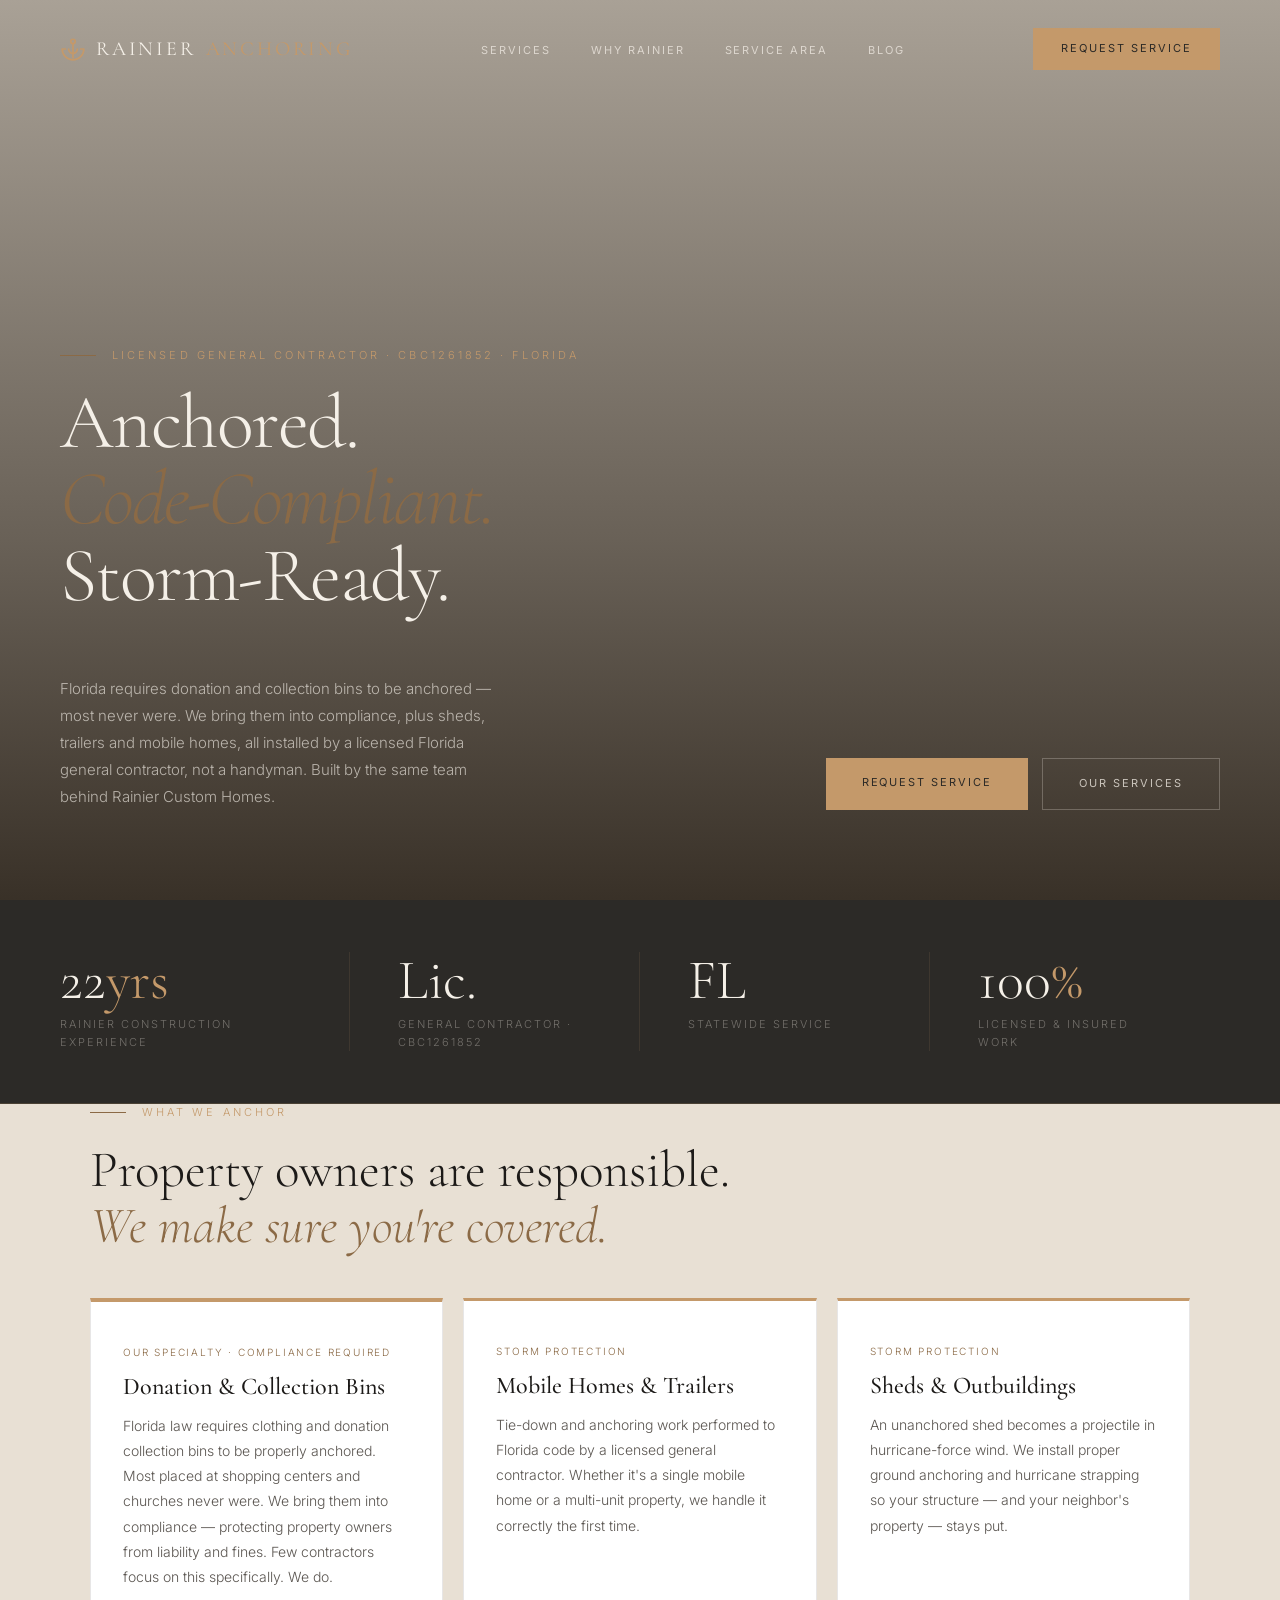
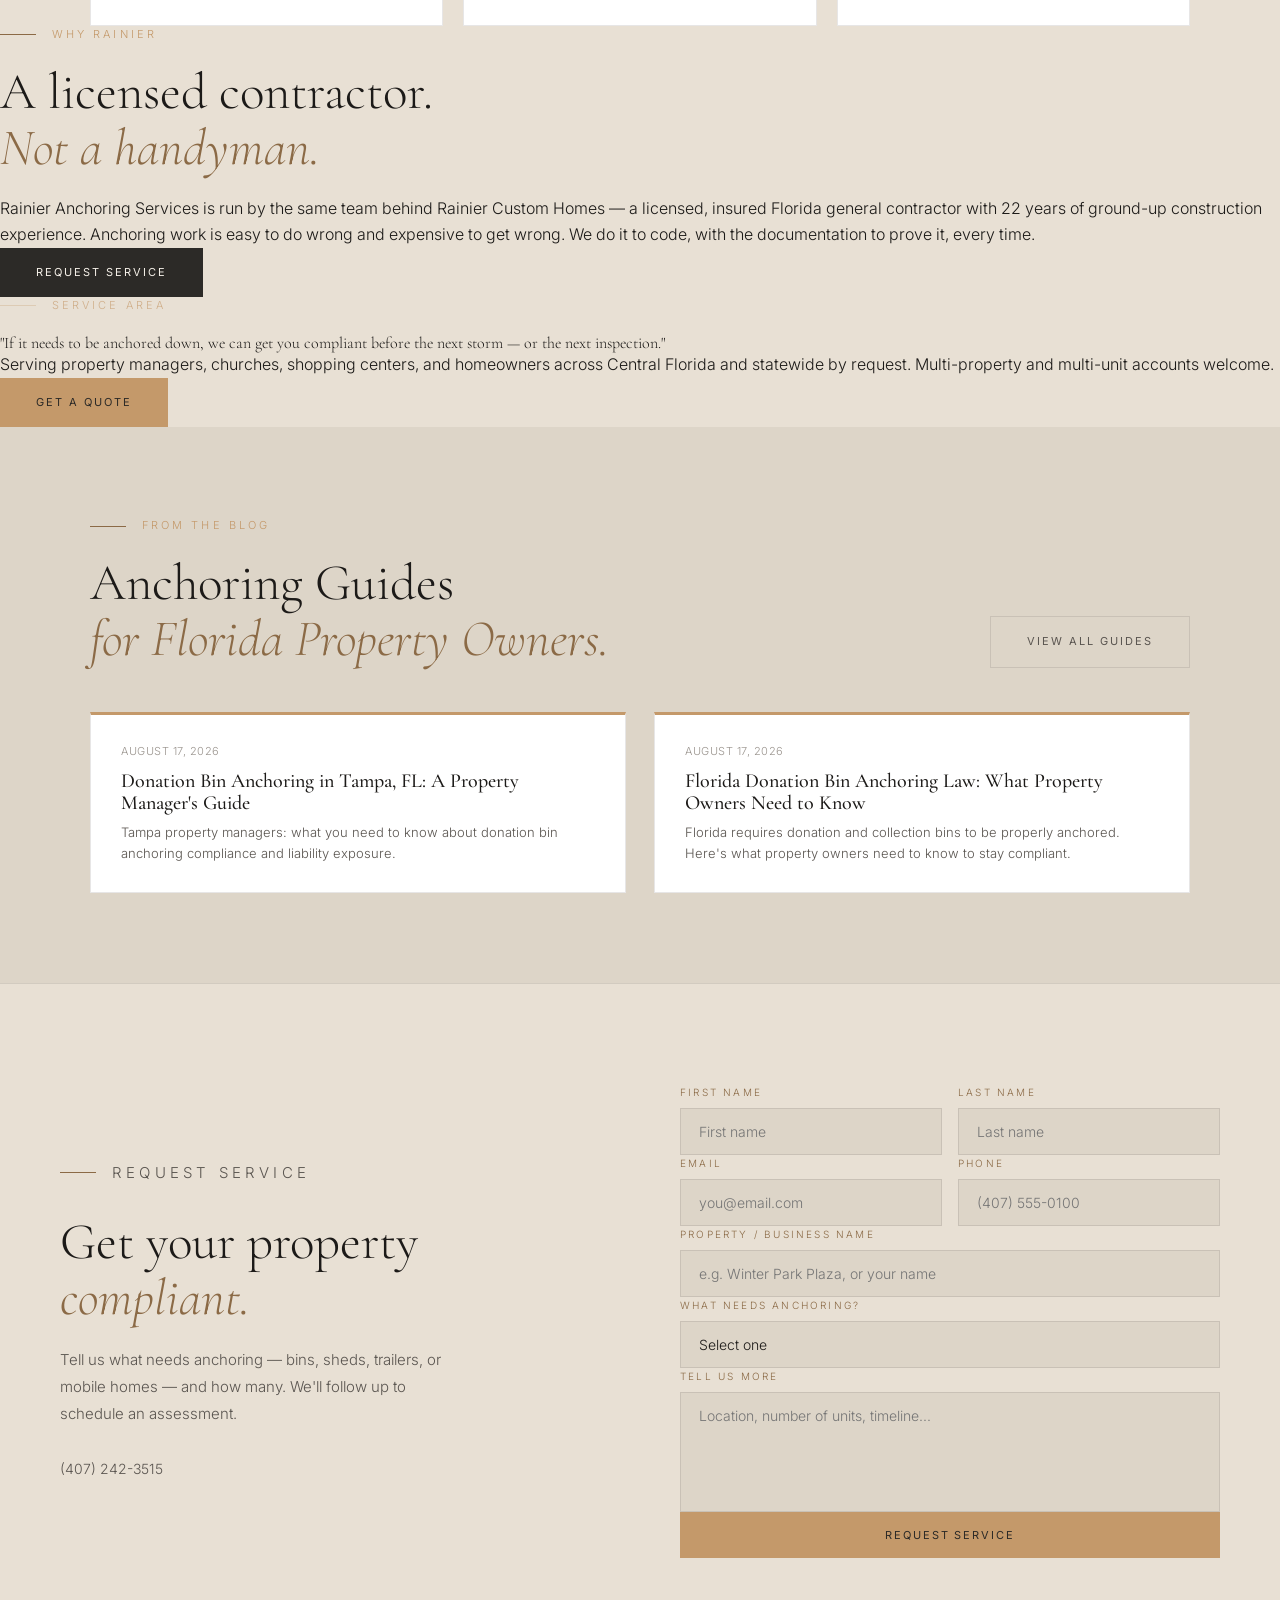
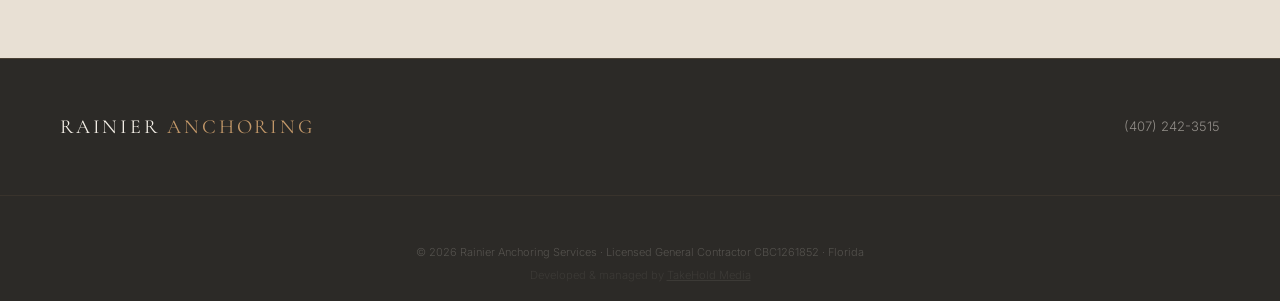
==== index.html @ 51597269 "Fix: link the blog from the homepage (nav + teaser section)" ====
<!DOCTYPE html>
<html lang="en">
<head>
  <meta charset="UTF-8" />
  <meta name="viewport" content="width=device-width, initial-scale=1.0" />
  <title>Rainier Anchoring Services | Licensed Bin, Shed & Storm Anchoring — Florida</title>
  <meta name="description" content="Rainier Anchoring Services — licensed general contractor providing code-required anchoring for donation bins, sheds, trailers and mobile homes across Florida. Storm-ready, compliant, insured." />
  <link rel="canonical" href="https://rainieranchoringservices.com/" />
  <meta name="google-site-verification" content="n7D_jN3vFxhg4aciuu2c-amTumF3V8j1Igk7M0H8n7c" />
  <script type="application/ld+json">
  {
    "@context": "https://schema.org",
    "@type": "GeneralContractor",
    "name": "Rainier Anchoring Services",
    "url": "https://rainieranchoringservices.com",
    "telephone": "+14072423515",
    "description": "Licensed general contractor providing code-required anchoring services for donation collection bins, sheds, trailers and mobile homes across Florida.",
    "address": { "@type": "PostalAddress", "addressLocality": "Orlando", "addressRegion": "FL", "addressCountry": "US" },
    "areaServed": "Florida",
    "hasCredential": "CBC1261852",
    "priceRange": "$$"
  }
  </script>
  <link rel="preconnect" href="https://fonts.googleapis.com" />
  <link rel="preconnect" href="https://fonts.gstatic.com" crossorigin />
  <link href="https://fonts.googleapis.com/css2?family=Cormorant+Garamond:ital,wght@0,300;0,400;0,600;1,300;1,400&family=Inter:wght@300;400;500&display=swap" rel="stylesheet" />
  <link rel="stylesheet" href="css/style.css" />
  <style>
    .logo-mark { display: flex; align-items: center; justify-content: center; }
    .logo-mark svg { width: 26px; height: 26px; }

    .hero-full {
      background-image:
        linear-gradient(to top, rgba(51,43,34,0.97) 0%, rgba(51,43,34,0.7) 40%, rgba(51,43,34,0.35) 100%),
        url('https://images.unsplash.com/photo-1587582423116-ec07293f0395?auto=format&fit=crop&w=1920&q=80');
    }
    .hero-bottom { position: relative; display: flex; align-items: flex-end; justify-content: space-between; gap: 40px; margin-top: 36px; }

    .services-grid-3 { display: grid; grid-template-columns: repeat(3, 1fr); gap: 20px; }
    .service-card2 { background: var(--bg-card, #fff); border: 1px solid var(--rule); border-top: 3px solid var(--gold); padding: 36px 32px; }
    .service-card2 h4 { font-family: 'Cormorant Garamond', serif; font-size: 24px; color: var(--ink); margin-bottom: 12px; font-weight: 500; }
    .service-card2 p { font-size: 14px; color: var(--ink-mid); line-height: 1.8; font-weight: 300; }
    .service-card2 .tag { display: inline-block; font-family: 'Inter', sans-serif; font-size: 10px; letter-spacing: 0.18em; text-transform: uppercase; color: var(--gold-dim); margin-bottom: 14px; }

    .who-photo-anchor { background-size: cover; background-position: top center; }

    .contact-strip { background: var(--bg); padding: 100px 60px; display: grid; grid-template-columns: 1fr 1fr; gap: 80px; align-items: center; border-top: 1px solid var(--rule); }
    .contact-left h2 { font-size: clamp(36px, 4vw, 52px); line-height: 1.1; color: var(--ink); margin-bottom: 20px; }
    .contact-left p { font-size: 15px; font-weight: 300; color: var(--ink-mid); line-height: 1.8; max-width: 400px; margin-bottom: 28px; }
    .contact-info a { display: block; font-size: 14px; font-weight: 300; color: var(--ink-mid); text-decoration: none; line-height: 2; transition: color 0.2s; }
    .contact-info a:hover { color: var(--gold); }
    .contact-row { display: grid; grid-template-columns: 1fr 1fr; gap: 16px; }

    .success-msg { display: none; text-align: center; padding: 52px 32px; background: var(--bg-2); border: 1px solid var(--rule); }
    .success-msg h3 { font-family: 'Cormorant Garamond', serif; font-size: 30px; color: var(--ink); margin-bottom: 12px; }
    .success-msg p { color: var(--ink-mid); font-size: 15px; font-weight: 300; }

    @media (max-width: 960px) {
      .hero-bottom { flex-direction: column; align-items: flex-start; gap: 28px; }
      .services-grid-3 { grid-template-columns: 1fr; }
      .contact-strip { grid-template-columns: 1fr; padding: 60px 24px; gap: 48px; }
      .contact-row { grid-template-columns: 1fr; }
    }
  </style>
</head>
<body>

<!-- NAV -->
<nav id="nav">
  <a href="/" class="nav-logo nav-logo--light" style="display:flex; align-items:center; gap:10px;">
    <span class="logo-mark">
      <svg viewBox="0 0 24 24" fill="none" stroke="currentColor" stroke-width="1.6" stroke-linecap="round" stroke-linejoin="round"><circle cx="12" cy="5" r="2"></circle><path d="M12 7v13"></path><path d="M5 12H2a10 10 0 0 0 20 0h-3"></path><path d="M8 12a4 4 0 0 0 8 0"></path></svg>
    </span>
    Rainier <span>Anchoring</span>
  </a>
  <ul class="nav-links nav-links--light">
    <li><a href="#services">Services</a></li>
    <li><a href="#why">Why Rainier</a></li>
    <li><a href="#area">Service Area</a></li>
    <li><a href="/blog/">Blog</a></li>
  </ul>
  <a href="#quote" class="nav-cta">Request Service</a>
</nav>

<!-- HERO -->
<section class="hero-full" id="top">
  <p class="hero-eyebrow" style="position:relative;">Licensed General Contractor · CBC1261852 · Florida</p>
  <h1 class="hero-headline" style="position:relative;">Anchored.<br /><em>Code-Compliant.</em><br />Storm-Ready.</h1>
  <div class="hero-bottom">
    <p class="hero-sub">Florida requires donation and collection bins to be anchored — most never were. We bring them into compliance, plus sheds, trailers and mobile homes, all installed by a licensed Florida general contractor, not a handyman. Built by the same team behind Rainier Custom Homes.</p>
    <div style="display:flex; gap:14px; flex-shrink:0;">
      <a href="#quote" class="btn-gold">Request Service</a>
      <a href="#services" class="btn-outline-lt">Our Services</a>
    </div>
  </div>
</section>

<!-- TRUST BAR -->
<div class="stats-bar">
  <div class="stat">
    <div class="stat-number">22<span>yrs</span></div>
    <div class="stat-label">Rainier Construction Experience</div>
  </div>
  <div class="stat">
    <div class="stat-number">Lic.</div>
    <div class="stat-label">General Contractor · CBC1261852</div>
  </div>
  <div class="stat">
    <div class="stat-number">FL</div>
    <div class="stat-label">Statewide Service</div>
  </div>
  <div class="stat">
    <div class="stat-number">100<span>%</span></div>
    <div class="stat-label">Licensed &amp; Insured Work</div>
  </div>
</div>

<!-- SERVICES -->
<section id="services">
  <div class="section-inner" style="max-width:1100px; margin:0 auto;">
    <div class="eyebrow" style="display:none;"></div>
    <p class="section-label">What We Anchor</p>
    <h2 class="section-headline">Property owners are responsible.<br /><em>We make sure you're covered.</em></h2>
    <div class="services-grid-3" style="margin-top:44px;">
      <div class="service-card2" style="border-top-width:4px;">
        <div class="tag">Our Specialty · Compliance Required</div>
        <h4>Donation &amp; Collection Bins</h4>
        <p>Florida law requires clothing and donation collection bins to be properly anchored. Most placed at shopping centers and churches never were. We bring them into compliance — protecting property owners from liability and fines. Few contractors focus on this specifically. We do.</p>
      </div>
      <div class="service-card2">
        <div class="tag">Storm Protection</div>
        <h4>Mobile Homes &amp; Trailers</h4>
        <p>Tie-down and anchoring work performed to Florida code by a licensed general contractor. Whether it's a single mobile home or a multi-unit property, we handle it correctly the first time.</p>
      </div>
      <div class="service-card2">
        <div class="tag">Storm Protection</div>
        <h4>Sheds &amp; Outbuildings</h4>
        <p>An unanchored shed becomes a projectile in hurricane-force wind. We install proper ground anchoring and hurricane strapping so your structure — and your neighbor's property — stays put.</p>
      </div>
    </div>
  </div>
</section>

<!-- WHY RAINIER -->
<div class="who" id="why">
  <div class="who-photo who-photo-anchor" style="background-image: linear-gradient(to right, rgba(232,224,212,0) 55%, rgba(232,224,212,1) 100%), url('images/austin.png');"></div>
  <div class="who-text">
    <p class="section-label">Why Rainier</p>
    <h2 class="section-headline">A licensed contractor.<br /><em>Not a handyman.</em></h2>
    <p class="who-body">Rainier Anchoring Services is run by the same team behind Rainier Custom Homes — a licensed, insured Florida general contractor with 22 years of ground-up construction experience. Anchoring work is easy to do wrong and expensive to get wrong. We do it to code, with the documentation to prove it, every time.</p>
    <a href="#quote" class="btn-dark" style="align-self:flex-start;">Request Service</a>
  </div>
</div>

<!-- SERVICE AREA -->
<section class="legacy-teaser" id="area">
  <div>
    <p class="section-label section-label--dark">Service Area</p>
    <blockquote class="legacy-quote">"If it needs to be anchored down, we can get you compliant before the next storm — or the next inspection."</blockquote>
    <p class="legacy-body">Serving property managers, churches, shopping centers, and homeowners across Central Florida and statewide by request. Multi-property and multi-unit accounts welcome.</p>
    <a href="#quote" class="btn-gold">Get a Quote</a>
  </div>
  <div class="legacy-photo" style="background-image: linear-gradient(to left, rgba(51,43,34,0) 55%, rgba(51,43,34,0.6) 100%), url('https://images.unsplash.com/photo-1591474200742-8e512e6f98f8?auto=format&fit=crop&w=900&q=80');"></div>
</section>

<!-- BLOG TEASER -->
<section style="background:var(--bg-2); padding:90px 60px;" id="blog-teaser">
  <div style="max-width:1100px; margin:0 auto;">
    <div style="display:flex; justify-content:space-between; align-items:flex-end; margin-bottom:44px; flex-wrap:wrap; gap:20px;">
      <div>
        <p class="section-label">From the Blog</p>
        <h2 class="section-headline" style="margin-bottom:0;">Anchoring Guides<br /><em>for Florida Property Owners.</em></h2>
      </div>
      <a href="/blog/" class="btn-outline-dk">View All Guides</a>
    </div>
    <div style="display:grid; grid-template-columns:repeat(2, 1fr); gap:28px;" id="homeBlogGrid">
      <!-- HOME_POSTS_START -->
      <a href="/blog/donation-bin-anchoring-tampa-fl.html" style="background:var(--bg-card,#fff); border:1px solid var(--rule); border-top:3px solid var(--gold); padding:28px 30px; text-decoration:none; display:block;">
        <div style="font-family:'Inter',sans-serif; font-size:11px; color:var(--ink-dim); text-transform:uppercase; letter-spacing:0.5px; margin-bottom:10px;">August 17, 2026</div>
        <h3 style="font-family:'Cormorant Garamond',serif; font-size:20px; color:var(--ink); font-weight:500; margin-bottom:8px;">Donation Bin Anchoring in Tampa, FL: A Property Manager's Guide</h3>
        <p style="font-family:'Inter',sans-serif; font-size:13px; color:var(--ink-mid); line-height:1.6; font-weight:300;">Tampa property managers: what you need to know about donation bin anchoring compliance and liability exposure.</p>
      </a>
      <a href="/blog/florida-donation-bin-anchoring-law.html" style="background:var(--bg-card,#fff); border:1px solid var(--rule); border-top:3px solid var(--gold); padding:28px 30px; text-decoration:none; display:block;">
        <div style="font-family:'Inter',sans-serif; font-size:11px; color:var(--ink-dim); text-transform:uppercase; letter-spacing:0.5px; margin-bottom:10px;">August 17, 2026</div>
        <h3 style="font-family:'Cormorant Garamond',serif; font-size:20px; color:var(--ink); font-weight:500; margin-bottom:8px;">Florida Donation Bin Anchoring Law: What Property Owners Need to Know</h3>
        <p style="font-family:'Inter',sans-serif; font-size:13px; color:var(--ink-mid); line-height:1.6; font-weight:300;">Florida requires donation and collection bins to be properly anchored. Here's what property owners need to know to stay compliant.</p>
      </a>
      <!-- HOME_POSTS_END -->
    </div>
  </div>
</section>

<!-- CONTACT / REQUEST SERVICE -->
<section class="contact-strip" id="quote">
  <div class="contact-left">
    <p class="section-label">Request Service</p>
    <h2>Get your property <em>compliant.</em></h2>
    <p>Tell us what needs anchoring — bins, sheds, trailers, or mobile homes — and how many. We'll follow up to schedule an assessment.</p>
    <div class="contact-info">
      <a href="tel:4072423515">(407) 242-3515</a>
    </div>
  </div>
  <div>
    <form id="quoteForm" class="contact-right">
      <div class="contact-row">
        <div class="contact-field">
          <label>First Name</label>
          <input type="text" name="fname" placeholder="First name" required />
        </div>
        <div class="contact-field">
          <label>Last Name</label>
          <input type="text" name="lname" placeholder="Last name" required />
        </div>
      </div>
      <div class="contact-row">
        <div class="contact-field">
          <label>Email</label>
          <input type="email" name="email" placeholder="you@email.com" required />
        </div>
        <div class="contact-field">
          <label>Phone</label>
          <input type="tel" name="phone" placeholder="(407) 555-0100" required />
        </div>
      </div>
      <div class="contact-field">
        <label>Property / Business Name</label>
        <input type="text" name="property_name" placeholder="e.g. Winter Park Plaza, or your name" />
      </div>
      <div class="contact-field">
        <label>What needs anchoring?</label>
        <select name="structure_type">
          <option value="">Select one</option>
          <option>Donation / Collection Bin(s)</option>
          <option>Shed</option>
          <option>Mobile Home</option>
          <option>Trailer</option>
          <option>Multiple / Not Sure</option>
        </select>
      </div>
      <div class="contact-field">
        <label>Tell us more</label>
        <textarea name="notes" placeholder="Location, number of units, timeline..."></textarea>
      </div>
      <button type="submit" class="btn-gold" style="text-align:center; border:none; cursor:pointer; width:100%;" id="submitBtn">Request Service</button>
    </form>
    <div class="success-msg" id="successMsg">
      <h3>Thank You</h3>
      <p>Your request has been received. Our team will be in touch to schedule an assessment.</p>
    </div>
  </div>
</section>

<!-- FOOTER -->
<footer>
  <div class="footer-brand">Rainier <span>Anchoring</span></div>
  <div class="footer-contact">
    <a href="tel:4072423515">(407) 242-3515</a>
  </div>
</footer>
<div style="background:var(--dark); padding:16px 60px; border-top:1px solid rgba(196,153,106,0.08);">
  <p class="footer-copy">© 2026 Rainier Anchoring Services · Licensed General Contractor CBC1261852 · Florida</p>
  <p class="footer-copy" style="margin-top:6px; opacity:0.4; font-size:0.7rem;">Developed &amp; managed by <a href="https://takeholdmedia.com" target="_blank" style="color:inherit;">TakeHold Media</a></p>
</div>

<script>
  const nav = document.getElementById('nav');
  window.addEventListener('scroll', () => {
    nav.classList.toggle('scrolled', window.scrollY > 60);
  });

  document.getElementById('quoteForm').addEventListener('submit', function(e) {
    e.preventDefault();
    const btn = document.getElementById('submitBtn');
    btn.textContent = 'Sending...';
    btn.disabled = true;

    fetch('https://formspree.io/f/myegnlqr', {
      method: 'POST',
      headers: { 'Content-Type': 'application/json', 'Accept': 'application/json' },
      body: JSON.stringify({
        name: this.fname.value + ' ' + this.lname.value,
        email: this.email.value,
        phone: this.phone.value,
        property_name: this.property_name.value,
        structure_type: this.structure_type.value,
        message: this.notes.value,
        source: 'RainierAnchoringServices.com'
      })
    }).then(() => showSuccess()).catch(() => showSuccess());

    function showSuccess() {
      document.getElementById('quoteForm').style.display = 'none';
      document.getElementById('successMsg').style.display = 'block';
    }
  });
</script>

</body>
</html>
---- css/style.css ----
/* ============================================================
   BUILT BY RAINIER — Shared Stylesheet
   ============================================================ */

*, *::before, *::after { box-sizing: border-box; margin: 0; padding: 0; }

:root {
  --ink:        #1C1A18;
  --ink-mid:    #5A5550;
  --ink-dim:    #9A948E;
  --ink-lt:     #F5F0E8;
  --bg:         #E8E0D4;
  --bg-2:       #DDD5C8;
  --bg-3:       #CFC6B8;
  --dark:       #2C2A27;
  --dark-2:     #34322E;
  --gold:       #C4996A;
  --gold-dim:   #8B6A46;
  --gold-lt:    #DDB98A;
  --rule:       rgba(28,26,24,0.1);
  --rule-gold:  rgba(196,153,106,0.2);
}

html { scroll-behavior: smooth; }

body {
  background: var(--bg);
  color: var(--ink);
  font-family: 'Inter', sans-serif;
  font-weight: 300;
  font-size: 16px;
  line-height: 1.6;
  -webkit-font-smoothing: antialiased;
}

/* ── TYPOGRAPHY ── */
h1, h2, h3, h4, blockquote {
  font-family: 'Cormorant Garamond', serif;
  font-weight: 300;
  line-height: 1.1;
}

em { font-style: italic; color: var(--gold-dim); }

/* ── BUTTONS ── */
.btn-gold {
  display: inline-block;
  font-family: 'Inter', sans-serif;
  font-size: 11px;
  font-weight: 400;
  letter-spacing: 0.18em;
  text-transform: uppercase;
  color: var(--dark);
  background: var(--gold);
  padding: 16px 36px;
  text-decoration: none;
  transition: background 0.2s;
}
.btn-gold:hover { background: var(--gold-lt); }

.btn-dark {
  display: inline-block;
  font-family: 'Inter', sans-serif;
  font-size: 11px;
  font-weight: 400;
  letter-spacing: 0.18em;
  text-transform: uppercase;
  color: var(--ink-lt);
  background: var(--dark);
  padding: 16px 36px;
  text-decoration: none;
  transition: background 0.2s;
}
.btn-dark:hover { background: var(--dark-2); }

.btn-outline-lt {
  display: inline-block;
  font-family: 'Inter', sans-serif;
  font-size: 11px;
  font-weight: 400;
  letter-spacing: 0.18em;
  text-transform: uppercase;
  color: rgba(245,240,232,0.75);
  border: 1px solid rgba(245,240,232,0.25);
  padding: 16px 36px;
  text-decoration: none;
  transition: all 0.2s;
}
.btn-outline-lt:hover { color: var(--ink-lt); border-color: rgba(245,240,232,0.6); }

.btn-outline-dk {
  display: inline-block;
  font-family: 'Inter', sans-serif;
  font-size: 11px;
  font-weight: 400;
  letter-spacing: 0.18em;
  text-transform: uppercase;
  color: var(--ink-mid);
  border: 1px solid var(--rule);
  padding: 16px 36px;
  text-decoration: none;
  transition: all 0.2s;
}
.btn-outline-dk:hover { color: var(--ink); border-color: rgba(28,26,24,0.4); }

/* ── NAV ── */
nav {
  position: fixed;
  top: 0; left: 0; right: 0;
  z-index: 100;
  display: flex;
  align-items: center;
  justify-content: space-between;
  padding: 28px 60px;
  background: transparent;
  transition: background 0.4s, border-color 0.4s;
}

nav.scrolled {
  background: rgba(232,224,212,0.97);
  border-bottom: 1px solid var(--rule);
  backdrop-filter: blur(10px);
}

nav.solid {
  background: rgba(232,224,212,0.97);
  border-bottom: 1px solid var(--rule);
}

.nav-logo {
  font-family: 'Cormorant Garamond', serif;
  font-size: 20px;
  font-weight: 400;
  letter-spacing: 0.14em;
  text-transform: uppercase;
  text-decoration: none;
  transition: color 0.4s;
}

.nav-logo--light { color: var(--ink-lt); }
.nav-logo--dark  { color: var(--ink); }
.nav-logo span   { color: var(--gold); }

nav.scrolled .nav-logo,
nav.solid .nav-logo { color: var(--ink); }

.nav-links {
  display: flex;
  gap: 40px;
  list-style: none;
}

.nav-links a {
  font-size: 11px;
  font-weight: 400;
  letter-spacing: 0.18em;
  text-transform: uppercase;
  text-decoration: none;
  transition: color 0.2s;
}

.nav-links--light a { color: rgba(245,240,232,0.7); }
.nav-links--dark a  { color: var(--ink-mid); }

nav.scrolled .nav-links a,
nav.solid .nav-links a { color: var(--ink-mid); }

.nav-links a:hover,
nav.scrolled .nav-links a:hover,
nav.solid .nav-links a:hover { color: var(--gold); }

.nav-links a.active { color: var(--gold); }

.nav-cta {
  font-family: 'Inter', sans-serif;
  font-size: 11px;
  font-weight: 400;
  letter-spacing: 0.18em;
  text-transform: uppercase;
  color: var(--dark);
  background: var(--gold);
  padding: 12px 28px;
  text-decoration: none;
  transition: background 0.2s;
}
.nav-cta:hover { background: var(--gold-lt); }

/* ── HERO — FULL VIEWPORT ── */
.hero-full {
  position: relative;
  min-height: 100vh;
  display: flex;
  flex-direction: column;
  justify-content: flex-end;
  padding: 0 60px 90px;
  overflow: hidden;
  background-size: cover;
  background-position: center;
}

/* ── HERO — PAGE (shorter, for inner pages) ── */
.hero-page {
  position: relative;
  padding: 180px 60px 80px;
  background-size: cover;
  background-position: center;
  overflow: hidden;
}

.hero-page-overlay {
  position: absolute;
  inset: 0;
  background: linear-gradient(135deg, rgba(51,43,34,0.85) 0%, rgba(51,43,34,0.5) 100%);
}

.hero-page-content { position: relative; }

.hero-eyebrow {
  font-family: 'Inter', sans-serif;
  font-size: 11px;
  letter-spacing: 0.28em;
  text-transform: uppercase;
  color: var(--gold);
  margin-bottom: 20px;
  display: flex;
  align-items: center;
  gap: 16px;
}

.hero-eyebrow::before {
  content: '';
  display: block;
  width: 36px;
  height: 1px;
  background: var(--gold-dim);
}

.hero-headline {
  font-size: clamp(48px, 6vw, 80px);
  font-weight: 300;
  line-height: 1.0;
  color: var(--ink-lt);
  max-width: 700px;
  margin-bottom: 24px;
  letter-spacing: -0.02em;
}

.hero-sub {
  font-size: 15px;
  font-weight: 300;
  color: rgba(245,240,232,0.65);
  max-width: 440px;
  line-height: 1.8;
}

/* ── SECTION LABELS ── */
.section-label {
  font-family: 'Inter', sans-serif;
  font-size: 11px;
  letter-spacing: 0.28em;
  text-transform: uppercase;
  color: var(--gold);
  margin-bottom: 20px;
  display: flex;
  align-items: center;
  gap: 16px;
}

.section-label::before {
  content: '';
  display: block;
  width: 36px;
  height: 1px;
  background: var(--gold-dim);
}

.section-label--dark { color: rgba(196,153,106,0.7); }
.section-label--dark::before { background: rgba(196,153,106,0.3); }

.section-headline {
  font-size: clamp(36px, 4vw, 56px);
  font-weight: 300;
  line-height: 1.1;
  color: var(--ink);
  margin-bottom: 20px;
}

.section-headline--lt { color: var(--ink-lt); }

/* ── STATS BAR ── */
.stats-bar {
  background: var(--dark);
  padding: 52px 60px;
  display: grid;
  grid-template-columns: repeat(4, 1fr);
  border-bottom: 1px solid var(--rule-gold);
}

.stat {
  padding: 0 48px;
  border-right: 1px solid rgba(196,153,106,0.12);
}
.stat:first-child { padding-left: 0; }
.stat:last-child  { border-right: none; }

.stat-number {
  font-family: 'Cormorant Garamond', serif;
  font-size: 56px;
  font-weight: 300;
  color: var(--ink-lt);
  line-height: 1;
  margin-bottom: 8px;
}

.stat-number span { color: var(--gold); }

.stat-label {
  font-family: 'Inter', sans-serif;
  font-size: 11px;
  font-weight: 300;
  letter-spacing: 0.18em;
  text-transform: uppercase;
  color: rgba(245,240,232,0.35);
}

/* ── PROJECT CARDS ── */
.projects-grid {
  display: grid;
  grid-template-columns: repeat(3, 1fr);
  gap: 2px;
}

.project-card {
  background: var(--bg);
  overflow: hidden;
  transition: transform 0.3s, box-shadow 0.3s;
}
.project-card:hover {
  transform: translateY(-4px);
  box-shadow: 0 20px 60px rgba(51,43,34,0.15);
}

.project-img {
  height: 240px;
  background-size: cover;
  background-position: center;
  position: relative;
}

.project-img-overlay {
  position: absolute;
  inset: 0;
  background: linear-gradient(to top, rgba(51,43,34,0.6) 0%, transparent 55%);
}

.project-img-status {
  position: absolute;
  top: 20px;
  left: 20px;
  font-family: 'Inter', sans-serif;
  font-size: 10px;
  letter-spacing: 0.2em;
  text-transform: uppercase;
  color: var(--gold-lt);
  background: rgba(51,43,34,0.75);
  padding: 6px 14px;
  backdrop-filter: blur(4px);
}

.project-body { padding: 32px 36px 36px; }

.project-location {
  font-size: 28px;
  font-weight: 400;
  color: var(--ink);
  margin-bottom: 6px;
  line-height: 1.1;
}

.project-detail {
  font-family: 'Inter', sans-serif;
  font-size: 13px;
  font-weight: 300;
  color: var(--ink-dim);
  margin-bottom: 24px;
}

.project-price {
  display: flex;
  align-items: baseline;
  gap: 10px;
  padding-top: 20px;
  border-top: 1px solid var(--rule);
}

.project-price-num {
  font-size: 34px;
  font-weight: 300;
  color: var(--ink);
}

.project-price-label {
  font-family: 'Inter', sans-serif;
  font-size: 10px;
  letter-spacing: 0.18em;
  text-transform: uppercase;
  color: var(--ink-dim);
}

/* ── PILLARS ── */
.pillars {
  background: var(--dark);
  padding: 100px 60px;
  display: grid;
  grid-template-columns: repeat(3, 1fr);
}

.pillar {
  padding: 0 56px;
  border-right: 1px solid rgba(196,153,106,0.1);
}
.pillar:first-child { padding-left: 0; }
.pillar:last-child  { border-right: none; padding-right: 0; }

.pillar-num {
  font-family: 'Cormorant Garamond', serif;
  font-size: 48px;
  font-weight: 300;
  color: rgba(196,153,106,0.2);
  line-height: 1;
  margin-bottom: 20px;
}

.pillar h4 {
  font-family: 'Cormorant Garamond', serif;
  font-size: 24px;
  font-weight: 400;
  color: var(--ink-lt);
  margin-bottom: 14px;
}

.pillar p {
  font-family: 'Inter', sans-serif;
  font-size: 14px;
  font-weight: 300;
  color: rgba(245,240,232,0.5);
  line-height: 1.8;
}

/* ── INVESTOR QUIET ── */
.investor-quiet {
  background: var(--bg-3);
  padding: 40px 60px;
  display: flex;
  align-items: center;
  justify-content: space-between;
  gap: 48px;
}

.investor-quiet p {
  font-family: 'Inter', sans-serif;
  font-size: 14px;
  font-weight: 300;
  color: var(--ink-mid);
  max-width: 580px;
  line-height: 1.75;
}

.investor-quiet strong { color: var(--ink); font-weight: 400; }

/* ── FOOTER ── */
footer {
  background: var(--dark);
  padding: 52px 60px;
  display: flex;
  justify-content: space-between;
  align-items: center;
  border-top: 1px solid var(--rule-gold);
}

.footer-brand {
  font-family: 'Cormorant Garamond', serif;
  font-size: 20px;
  font-weight: 400;
  letter-spacing: 0.14em;
  text-transform: uppercase;
  color: var(--ink-lt);
}
.footer-brand span { color: var(--gold); }

.footer-nav {
  display: flex;
  gap: 32px;
  list-style: none;
}

.footer-nav a {
  font-family: 'Inter', sans-serif;
  font-size: 11px;
  font-weight: 300;
  letter-spacing: 0.14em;
  text-transform: uppercase;
  color: rgba(245,240,232,0.35);
  text-decoration: none;
  transition: color 0.2s;
}
.footer-nav a:hover { color: var(--gold); }

.footer-contact {
  display: flex;
  flex-direction: column;
  align-items: flex-end;
  gap: 6px;
}

.footer-contact a {
  font-family: 'Inter', sans-serif;
  font-size: 13px;
  font-weight: 300;
  color: rgba(245,240,232,0.5);
  text-decoration: none;
  transition: color 0.2s;
}
.footer-contact a:hover { color: var(--gold); }

.footer-copy {
  font-family: 'Inter', sans-serif;
  font-size: 11px;
  font-weight: 300;
  color: rgba(245,240,232,0.2);
  margin-top: 32px;
  text-align: center;
  padding-bottom: 0;
}

/* ── CONTACT FORM ── */
.contact-field {
  display: flex;
  flex-direction: column;
  gap: 8px;
}

.contact-field label {
  font-family: 'Inter', sans-serif;
  font-size: 10px;
  letter-spacing: 0.22em;
  text-transform: uppercase;
  color: var(--gold-dim);
}

.contact-field input,
.contact-field textarea,
.contact-field select {
  background: var(--bg-2);
  border: 1px solid var(--rule);
  padding: 14px 18px;
  font-family: 'Inter', sans-serif;
  font-size: 14px;
  font-weight: 300;
  color: var(--ink);
  outline: none;
  transition: border-color 0.2s;
  appearance: none;
  width: 100%;
}

.contact-field input:focus,
.contact-field textarea:focus,
.contact-field select:focus { border-color: var(--gold-dim); }

.contact-field textarea { height: 120px; resize: none; }

/* ── RESPONSIVE ── */
@media (max-width: 960px) {
  nav { padding: 20px 24px; }
  nav .nav-links { display: none; }
  nav .nav-cta { display: none; }

  .hero-full  { padding: 0 24px 60px; }
  .hero-page  { padding: 140px 24px 60px; }

  .stats-bar {
    grid-template-columns: repeat(2, 1fr);
    padding: 48px 24px;
    gap: 40px;
  }
  .stat { padding: 0; border-right: none; }

  .pillars {
    grid-template-columns: 1fr;
    padding: 60px 24px;
    gap: 40px;
  }
  .pillar {
    padding: 0 0 40px 0;
    border-right: none;
    border-bottom: 1px solid rgba(196,153,106,0.1);
  }
  .pillar:last-child { border-bottom: none; padding-bottom: 0; }

  .projects-grid { grid-template-columns: 1fr; }

  .investor-quiet { flex-direction: column; padding: 40px 24px; }

  footer {
    flex-direction: column;
    gap: 32px;
    text-align: center;
    padding: 40px 24px;
  }
  .footer-contact { align-items: center; }
  .footer-nav { flex-wrap: wrap; justify-content: center; }
}
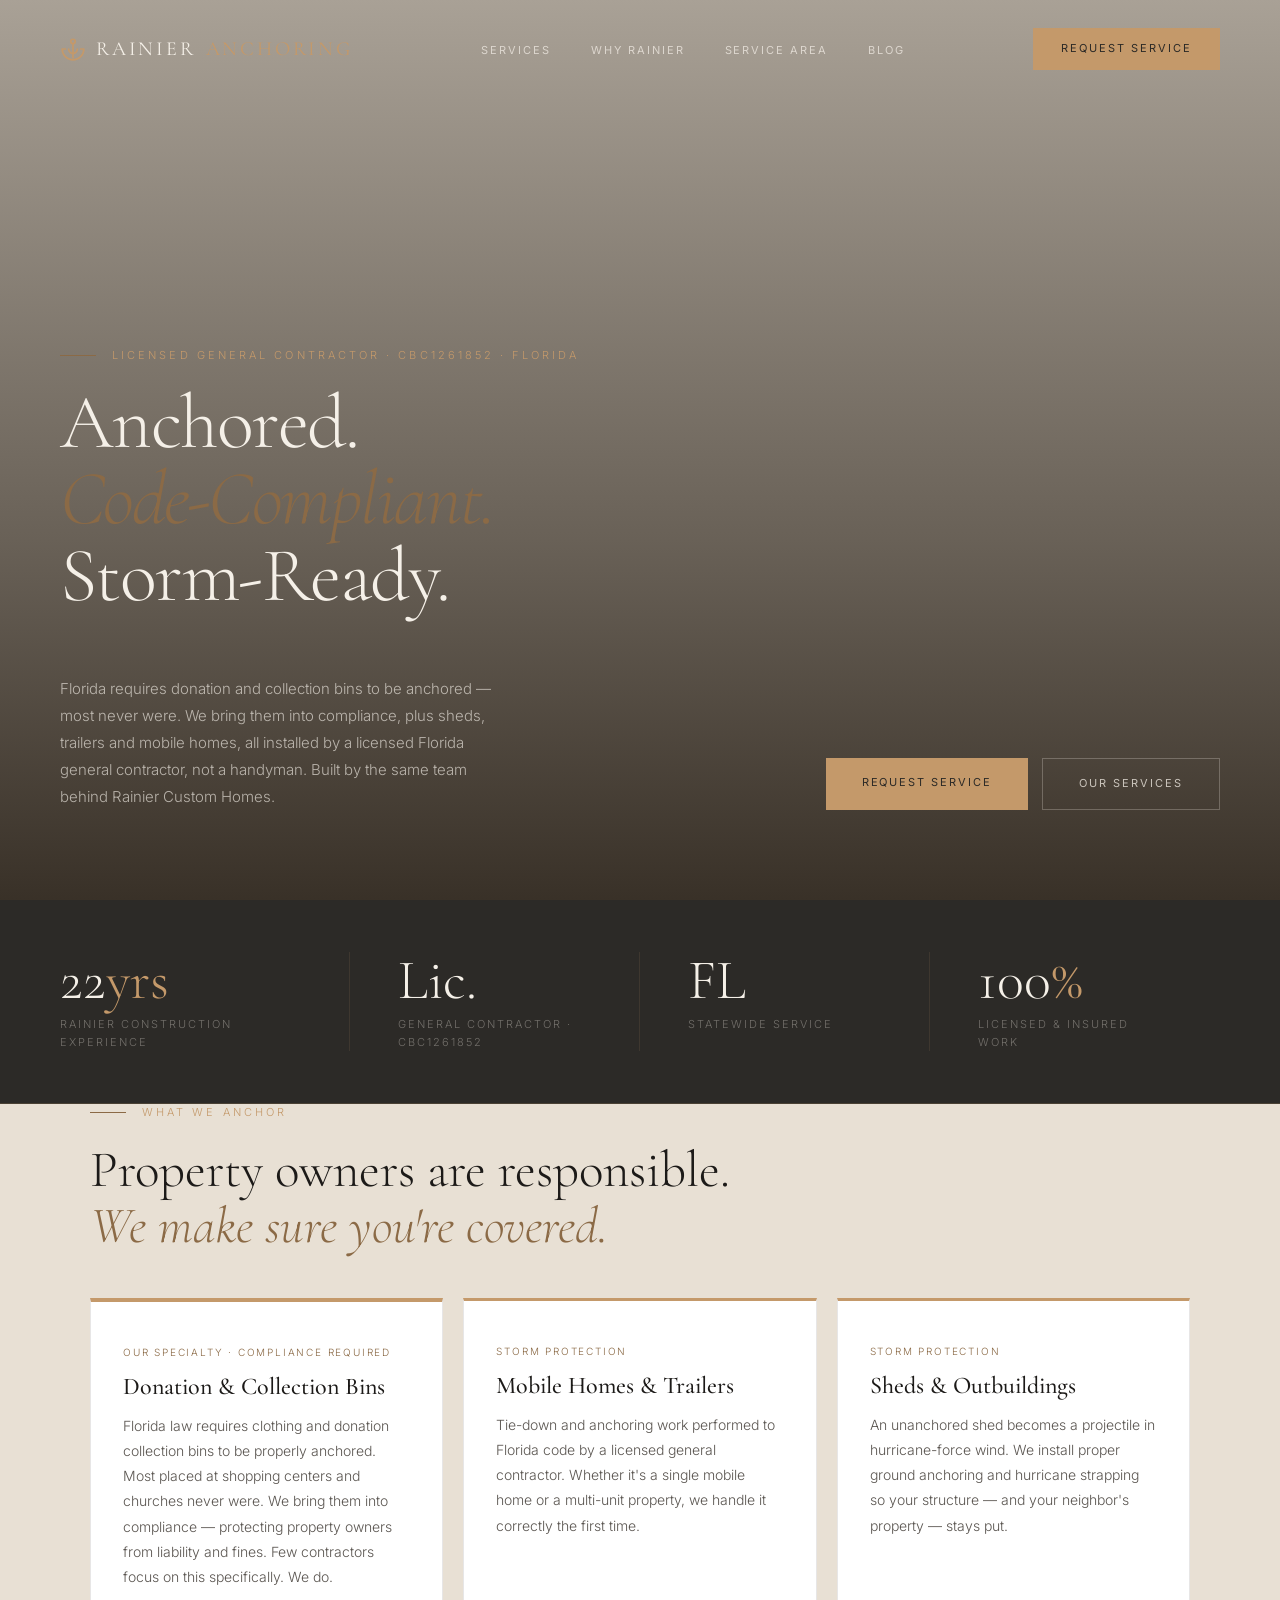
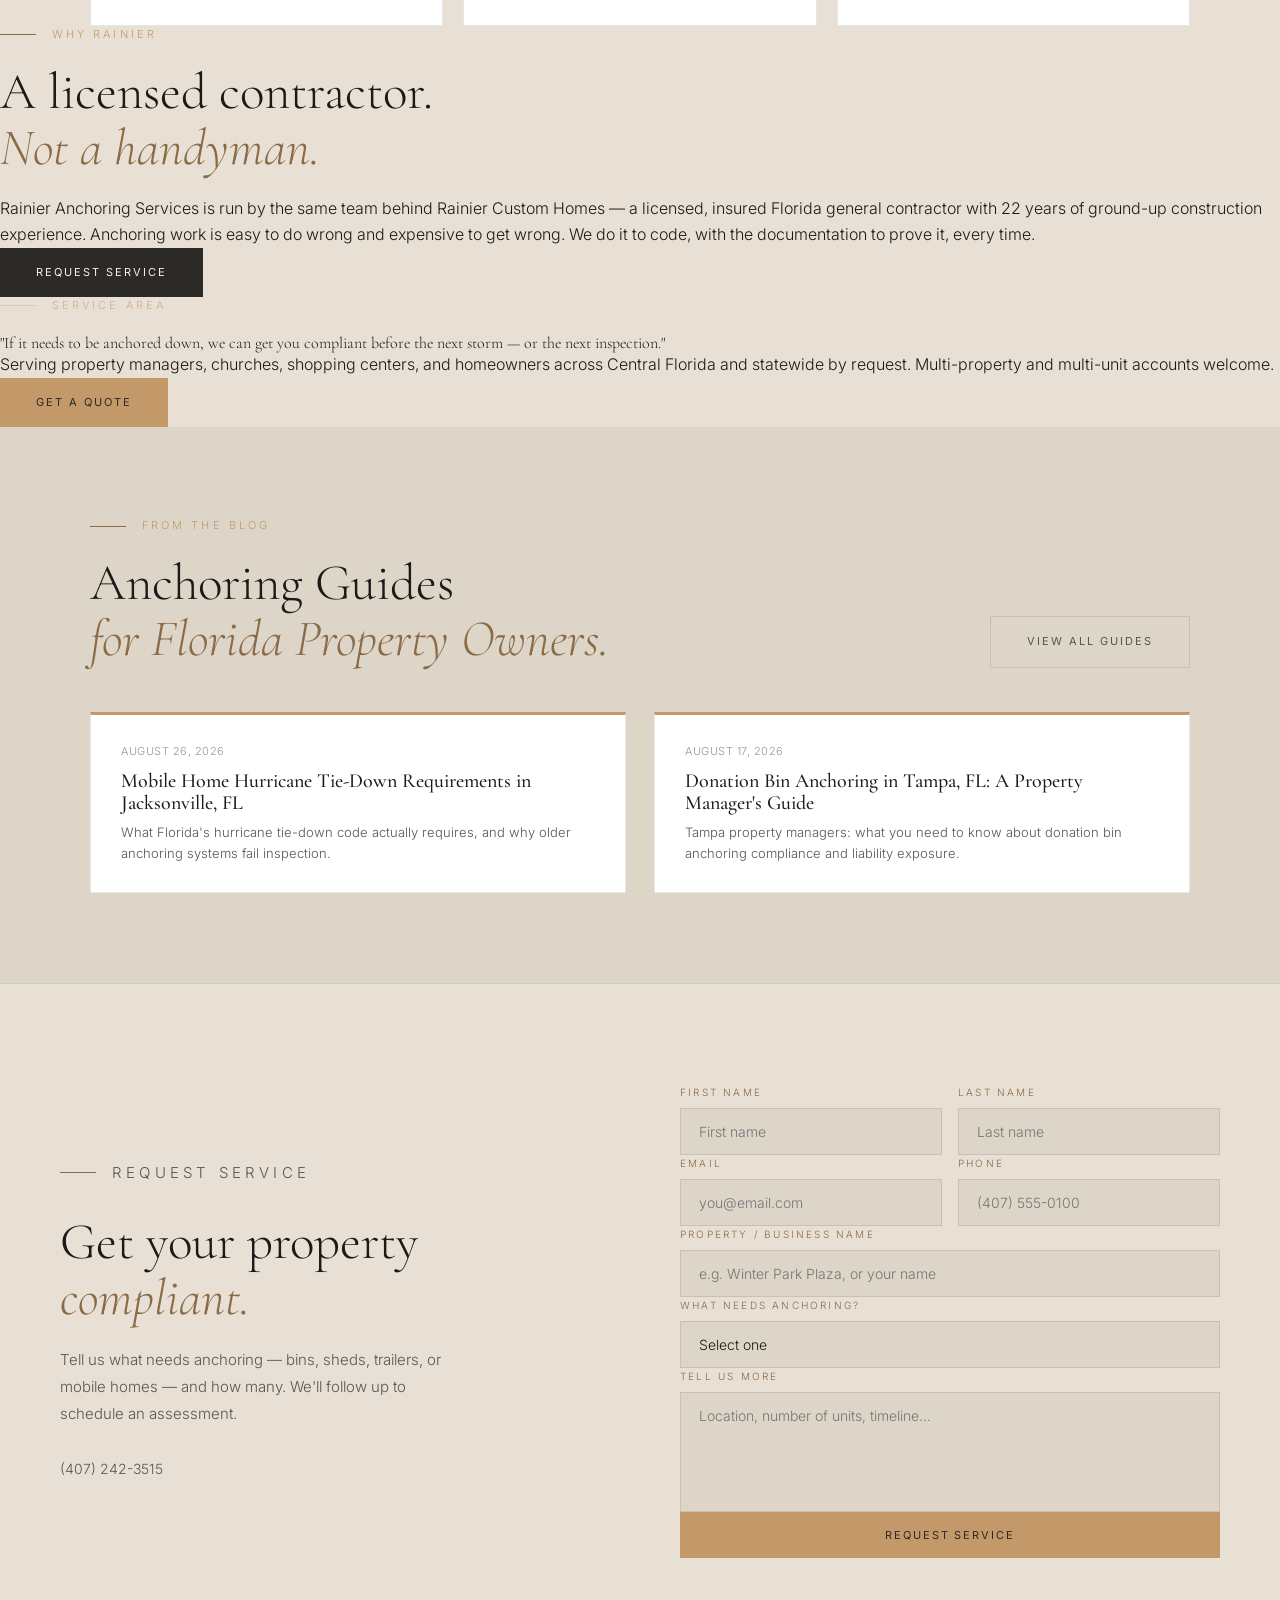
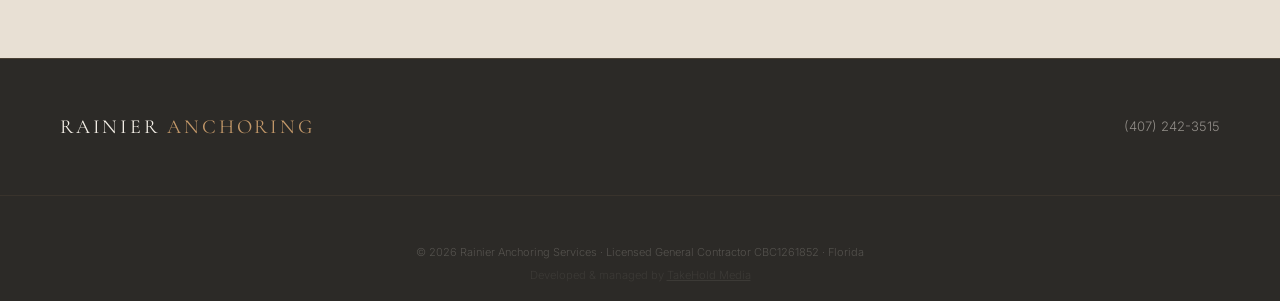
==== commit 936c77ee: "Publish: Mobile Home Hurricane Tie-Down Requirements in Jacksonville, FL" ====
--- a/index.html
+++ b/index.html
@@ -175,15 +175,15 @@
     </div>
     <div style="display:grid; grid-template-columns:repeat(2, 1fr); gap:28px;" id="homeBlogGrid">
       <!-- HOME_POSTS_START -->
+      <a href="/blog/mobile-home-hurricane-tie-down-jacksonville.html" style="background:var(--bg-card,#fff); border:1px solid var(--rule); border-top:3px solid var(--gold); padding:28px 30px; text-decoration:none; display:block;">
+        <div style="font-family:'Inter',sans-serif; font-size:11px; color:var(--ink-dim); text-transform:uppercase; letter-spacing:0.5px; margin-bottom:10px;">August 26, 2026</div>
+        <h3 style="font-family:'Cormorant Garamond',serif; font-size:20px; color:var(--ink); font-weight:500; margin-bottom:8px;">Mobile Home Hurricane Tie-Down Requirements in Jacksonville, FL</h3>
+        <p style="font-family:'Inter',sans-serif; font-size:13px; color:var(--ink-mid); line-height:1.6; font-weight:300;">What Florida's hurricane tie-down code actually requires, and why older anchoring systems fail inspection.</p>
+      </a>
       <a href="/blog/donation-bin-anchoring-tampa-fl.html" style="background:var(--bg-card,#fff); border:1px solid var(--rule); border-top:3px solid var(--gold); padding:28px 30px; text-decoration:none; display:block;">
         <div style="font-family:'Inter',sans-serif; font-size:11px; color:var(--ink-dim); text-transform:uppercase; letter-spacing:0.5px; margin-bottom:10px;">August 17, 2026</div>
         <h3 style="font-family:'Cormorant Garamond',serif; font-size:20px; color:var(--ink); font-weight:500; margin-bottom:8px;">Donation Bin Anchoring in Tampa, FL: A Property Manager's Guide</h3>
         <p style="font-family:'Inter',sans-serif; font-size:13px; color:var(--ink-mid); line-height:1.6; font-weight:300;">Tampa property managers: what you need to know about donation bin anchoring compliance and liability exposure.</p>
-      </a>
-      <a href="/blog/florida-donation-bin-anchoring-law.html" style="background:var(--bg-card,#fff); border:1px solid var(--rule); border-top:3px solid var(--gold); padding:28px 30px; text-decoration:none; display:block;">
-        <div style="font-family:'Inter',sans-serif; font-size:11px; color:var(--ink-dim); text-transform:uppercase; letter-spacing:0.5px; margin-bottom:10px;">August 17, 2026</div>
-        <h3 style="font-family:'Cormorant Garamond',serif; font-size:20px; color:var(--ink); font-weight:500; margin-bottom:8px;">Florida Donation Bin Anchoring Law: What Property Owners Need to Know</h3>
-        <p style="font-family:'Inter',sans-serif; font-size:13px; color:var(--ink-mid); line-height:1.6; font-weight:300;">Florida requires donation and collection bins to be properly anchored. Here's what property owners need to know to stay compliant.</p>
       </a>
       <!-- HOME_POSTS_END -->
     </div>
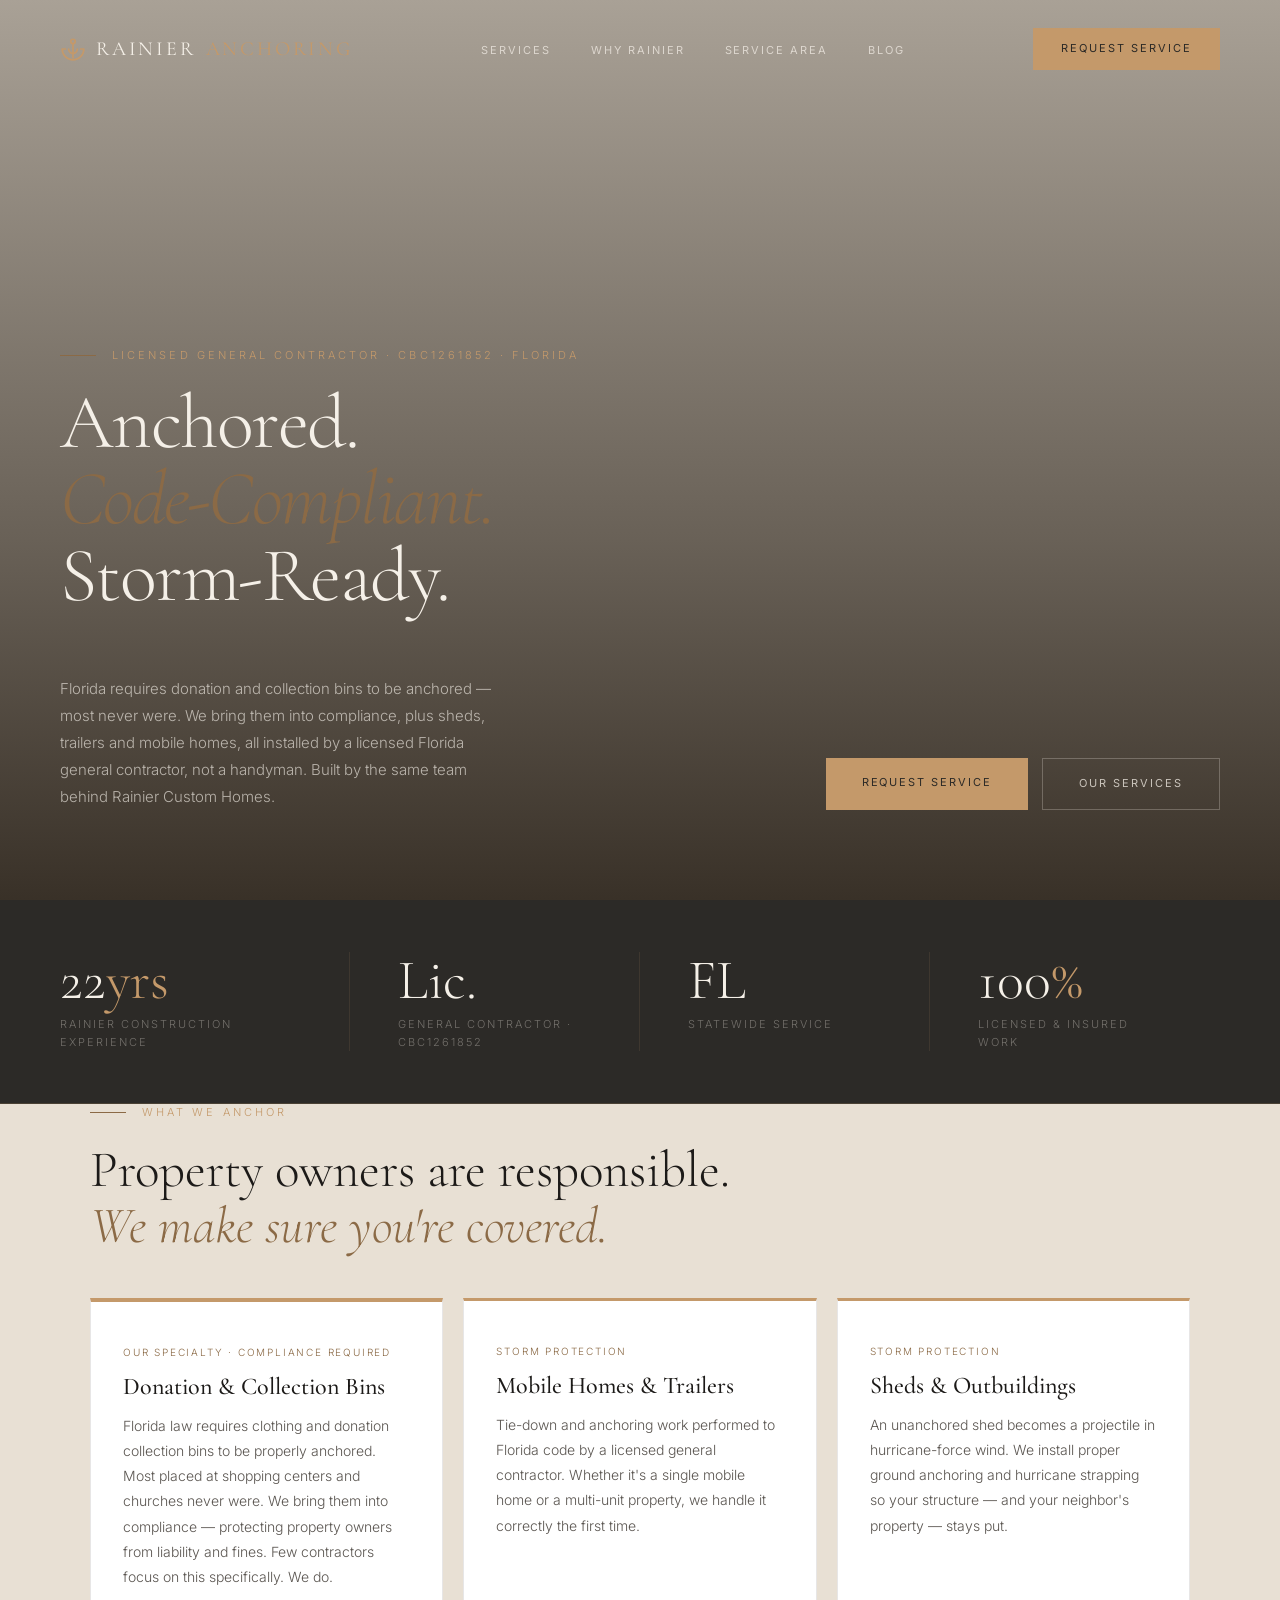
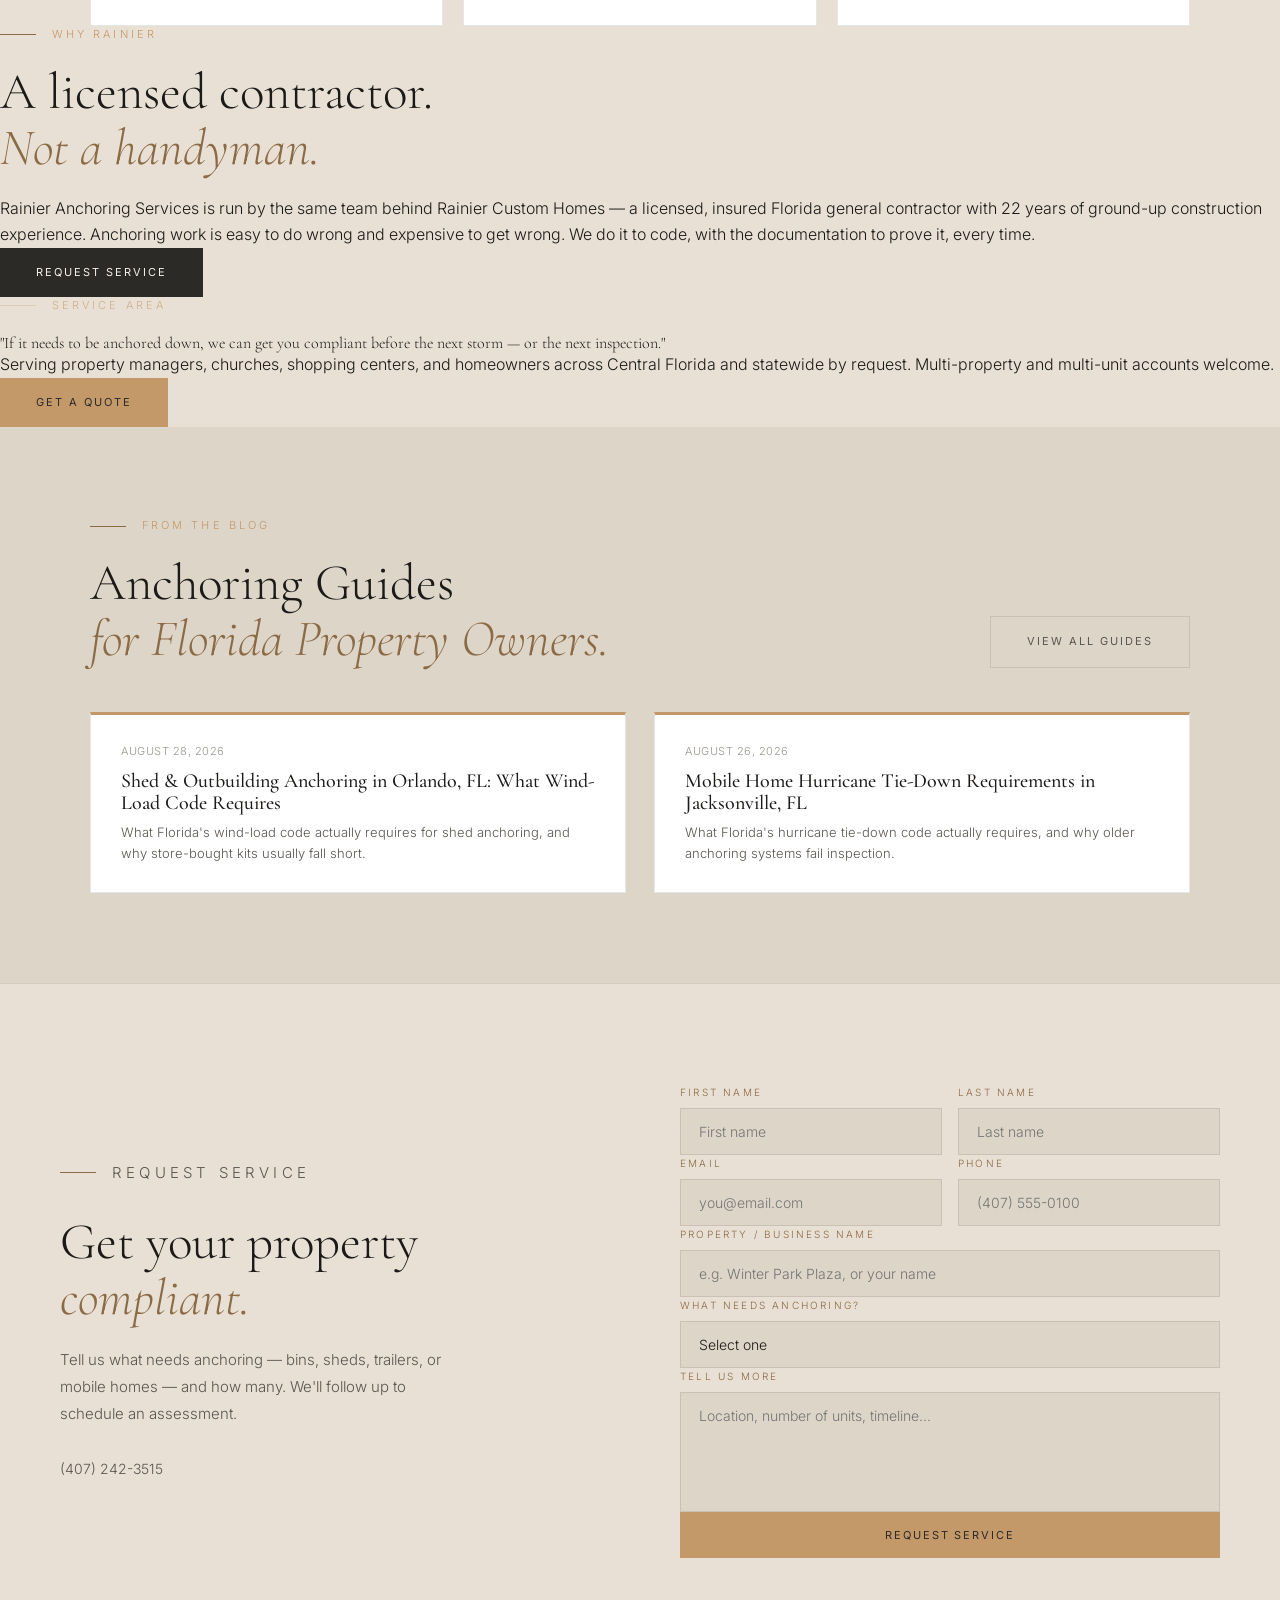
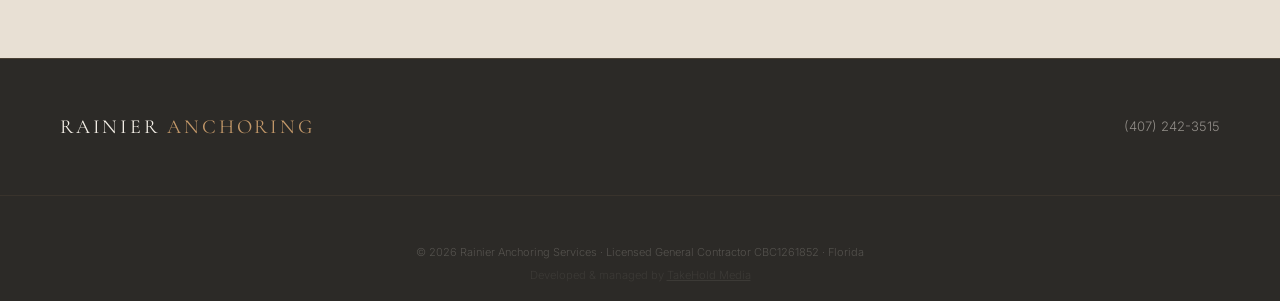
==== commit f4a5fe36: "Publish: Shed & Outbuilding Anchoring in Orlando, FL: What Wind-Load Code Requires" ====
--- a/index.html
+++ b/index.html
@@ -175,15 +175,15 @@
     </div>
     <div style="display:grid; grid-template-columns:repeat(2, 1fr); gap:28px;" id="homeBlogGrid">
       <!-- HOME_POSTS_START -->
+      <a href="/blog/shed-anchoring-guide-orlando.html" style="background:var(--bg-card,#fff); border:1px solid var(--rule); border-top:3px solid var(--gold); padding:28px 30px; text-decoration:none; display:block;">
+        <div style="font-family:'Inter',sans-serif; font-size:11px; color:var(--ink-dim); text-transform:uppercase; letter-spacing:0.5px; margin-bottom:10px;">August 28, 2026</div>
+        <h3 style="font-family:'Cormorant Garamond',serif; font-size:20px; color:var(--ink); font-weight:500; margin-bottom:8px;">Shed & Outbuilding Anchoring in Orlando, FL: What Wind-Load Code Requires</h3>
+        <p style="font-family:'Inter',sans-serif; font-size:13px; color:var(--ink-mid); line-height:1.6; font-weight:300;">What Florida's wind-load code actually requires for shed anchoring, and why store-bought kits usually fall short.</p>
+      </a>
       <a href="/blog/mobile-home-hurricane-tie-down-jacksonville.html" style="background:var(--bg-card,#fff); border:1px solid var(--rule); border-top:3px solid var(--gold); padding:28px 30px; text-decoration:none; display:block;">
         <div style="font-family:'Inter',sans-serif; font-size:11px; color:var(--ink-dim); text-transform:uppercase; letter-spacing:0.5px; margin-bottom:10px;">August 26, 2026</div>
         <h3 style="font-family:'Cormorant Garamond',serif; font-size:20px; color:var(--ink); font-weight:500; margin-bottom:8px;">Mobile Home Hurricane Tie-Down Requirements in Jacksonville, FL</h3>
         <p style="font-family:'Inter',sans-serif; font-size:13px; color:var(--ink-mid); line-height:1.6; font-weight:300;">What Florida's hurricane tie-down code actually requires, and why older anchoring systems fail inspection.</p>
-      </a>
-      <a href="/blog/donation-bin-anchoring-tampa-fl.html" style="background:var(--bg-card,#fff); border:1px solid var(--rule); border-top:3px solid var(--gold); padding:28px 30px; text-decoration:none; display:block;">
-        <div style="font-family:'Inter',sans-serif; font-size:11px; color:var(--ink-dim); text-transform:uppercase; letter-spacing:0.5px; margin-bottom:10px;">August 17, 2026</div>
-        <h3 style="font-family:'Cormorant Garamond',serif; font-size:20px; color:var(--ink); font-weight:500; margin-bottom:8px;">Donation Bin Anchoring in Tampa, FL: A Property Manager's Guide</h3>
-        <p style="font-family:'Inter',sans-serif; font-size:13px; color:var(--ink-mid); line-height:1.6; font-weight:300;">Tampa property managers: what you need to know about donation bin anchoring compliance and liability exposure.</p>
       </a>
       <!-- HOME_POSTS_END -->
     </div>
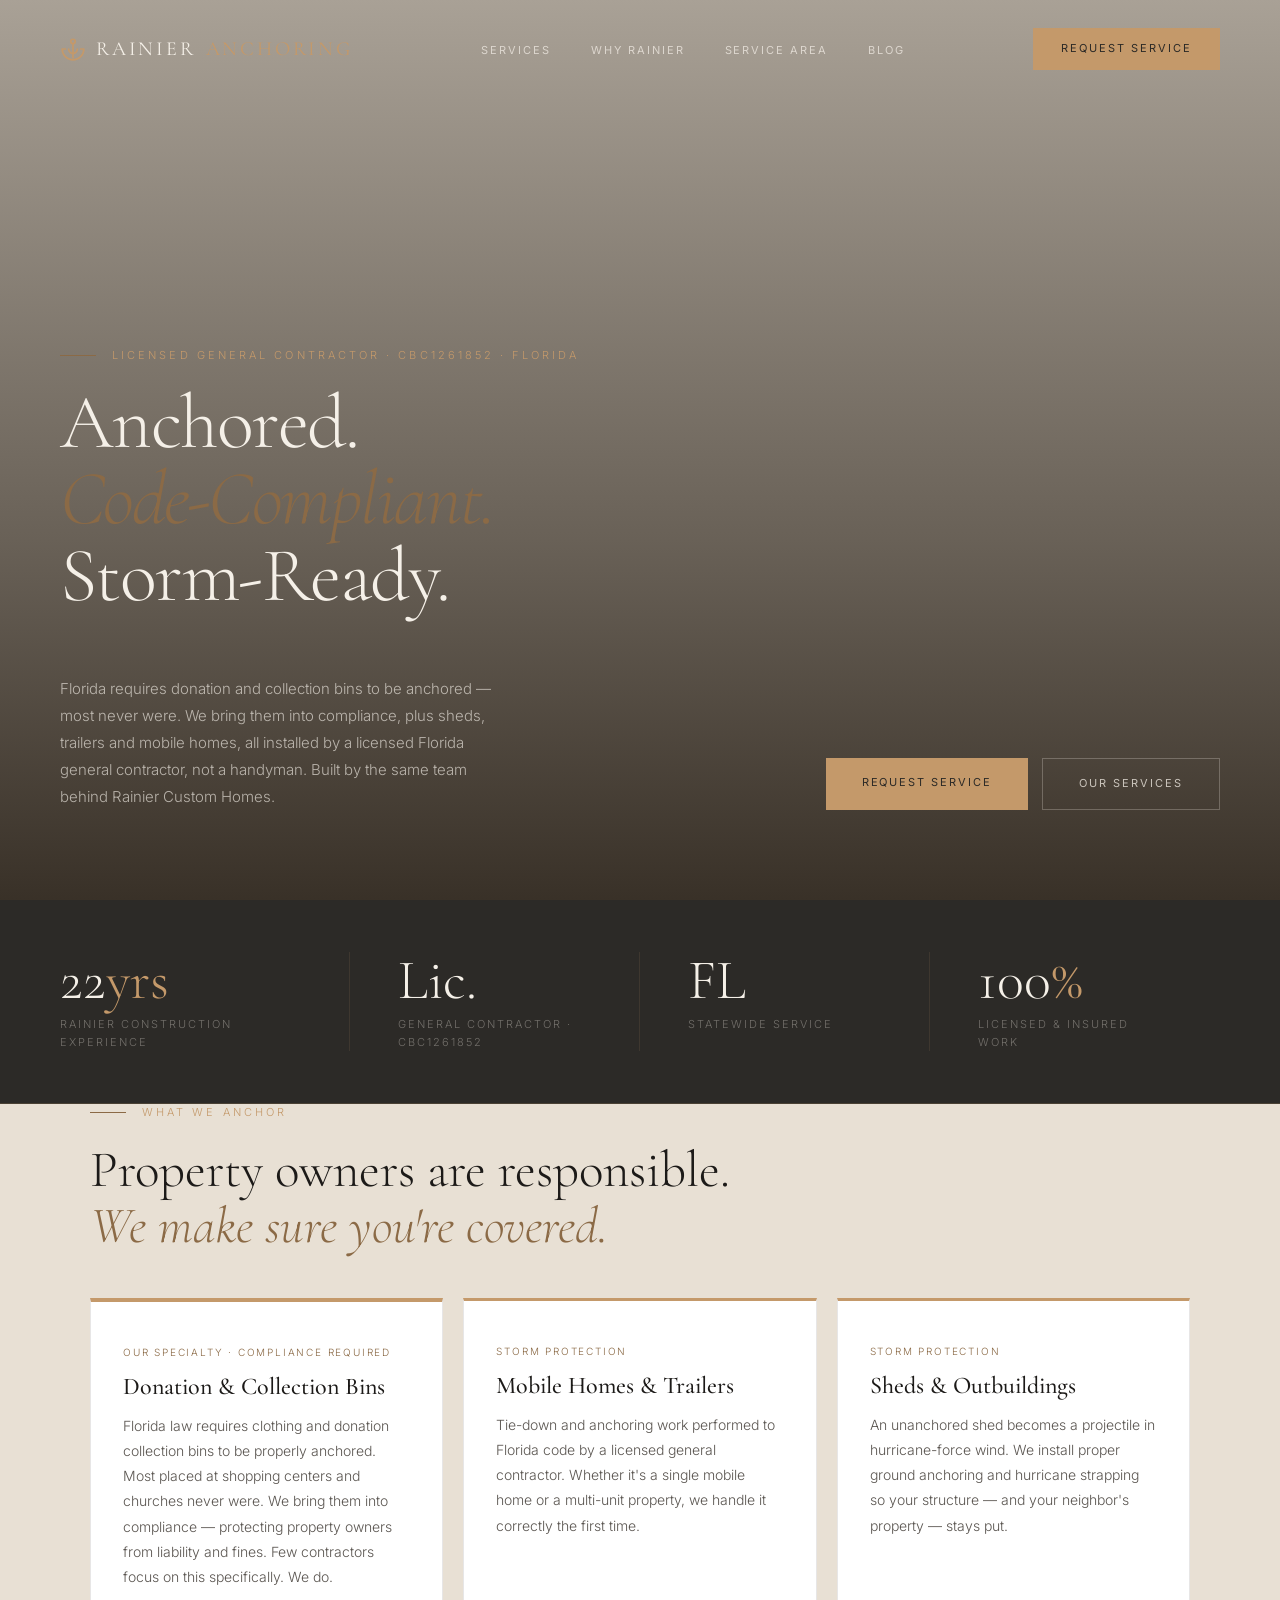
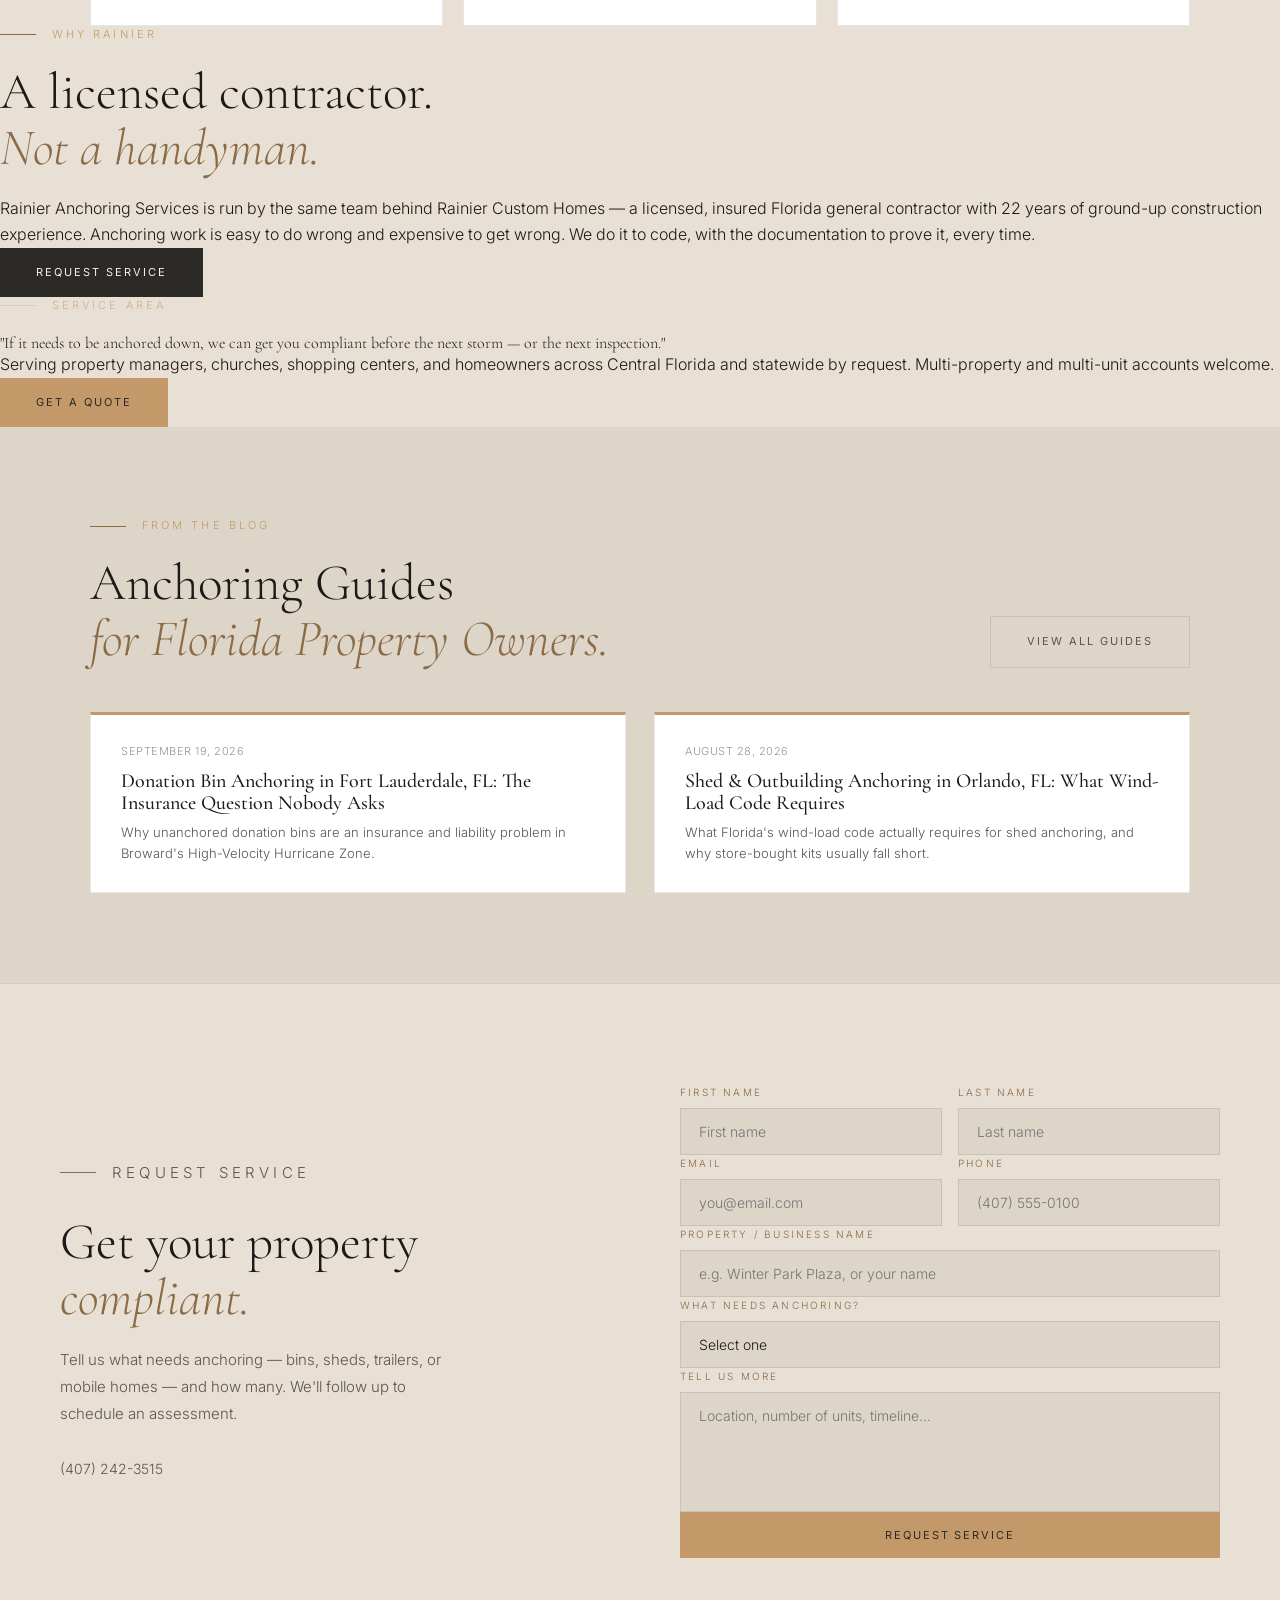
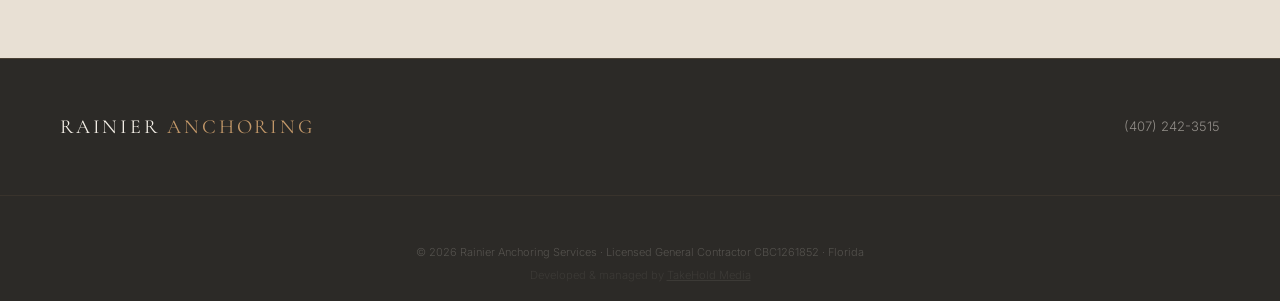
==== commit 5e48173d: "Publish: Fort Lauderdale bin post — homepage teaser + sitemap" ====
--- a/index.html
+++ b/index.html
@@ -175,15 +175,15 @@
     </div>
     <div style="display:grid; grid-template-columns:repeat(2, 1fr); gap:28px;" id="homeBlogGrid">
       <!-- HOME_POSTS_START -->
+      <a href="/blog/donation-bin-anchoring-fort-lauderdale-fl.html" style="background:var(--bg-card,#fff); border:1px solid var(--rule); border-top:3px solid var(--gold); padding:28px 30px; text-decoration:none; display:block;">
+        <div style="font-family:'Inter',sans-serif; font-size:11px; color:var(--ink-dim); text-transform:uppercase; letter-spacing:0.5px; margin-bottom:10px;">September 19, 2026</div>
+        <h3 style="font-family:'Cormorant Garamond',serif; font-size:20px; color:var(--ink); font-weight:500; margin-bottom:8px;">Donation Bin Anchoring in Fort Lauderdale, FL: The Insurance Question Nobody Asks</h3>
+        <p style="font-family:'Inter',sans-serif; font-size:13px; color:var(--ink-mid); line-height:1.6; font-weight:300;">Why unanchored donation bins are an insurance and liability problem in Broward's High-Velocity Hurricane Zone.</p>
+      </a>
       <a href="/blog/shed-anchoring-guide-orlando.html" style="background:var(--bg-card,#fff); border:1px solid var(--rule); border-top:3px solid var(--gold); padding:28px 30px; text-decoration:none; display:block;">
         <div style="font-family:'Inter',sans-serif; font-size:11px; color:var(--ink-dim); text-transform:uppercase; letter-spacing:0.5px; margin-bottom:10px;">August 28, 2026</div>
         <h3 style="font-family:'Cormorant Garamond',serif; font-size:20px; color:var(--ink); font-weight:500; margin-bottom:8px;">Shed & Outbuilding Anchoring in Orlando, FL: What Wind-Load Code Requires</h3>
         <p style="font-family:'Inter',sans-serif; font-size:13px; color:var(--ink-mid); line-height:1.6; font-weight:300;">What Florida's wind-load code actually requires for shed anchoring, and why store-bought kits usually fall short.</p>
-      </a>
-      <a href="/blog/mobile-home-hurricane-tie-down-jacksonville.html" style="background:var(--bg-card,#fff); border:1px solid var(--rule); border-top:3px solid var(--gold); padding:28px 30px; text-decoration:none; display:block;">
-        <div style="font-family:'Inter',sans-serif; font-size:11px; color:var(--ink-dim); text-transform:uppercase; letter-spacing:0.5px; margin-bottom:10px;">August 26, 2026</div>
-        <h3 style="font-family:'Cormorant Garamond',serif; font-size:20px; color:var(--ink); font-weight:500; margin-bottom:8px;">Mobile Home Hurricane Tie-Down Requirements in Jacksonville, FL</h3>
-        <p style="font-family:'Inter',sans-serif; font-size:13px; color:var(--ink-mid); line-height:1.6; font-weight:300;">What Florida's hurricane tie-down code actually requires, and why older anchoring systems fail inspection.</p>
       </a>
       <!-- HOME_POSTS_END -->
     </div>
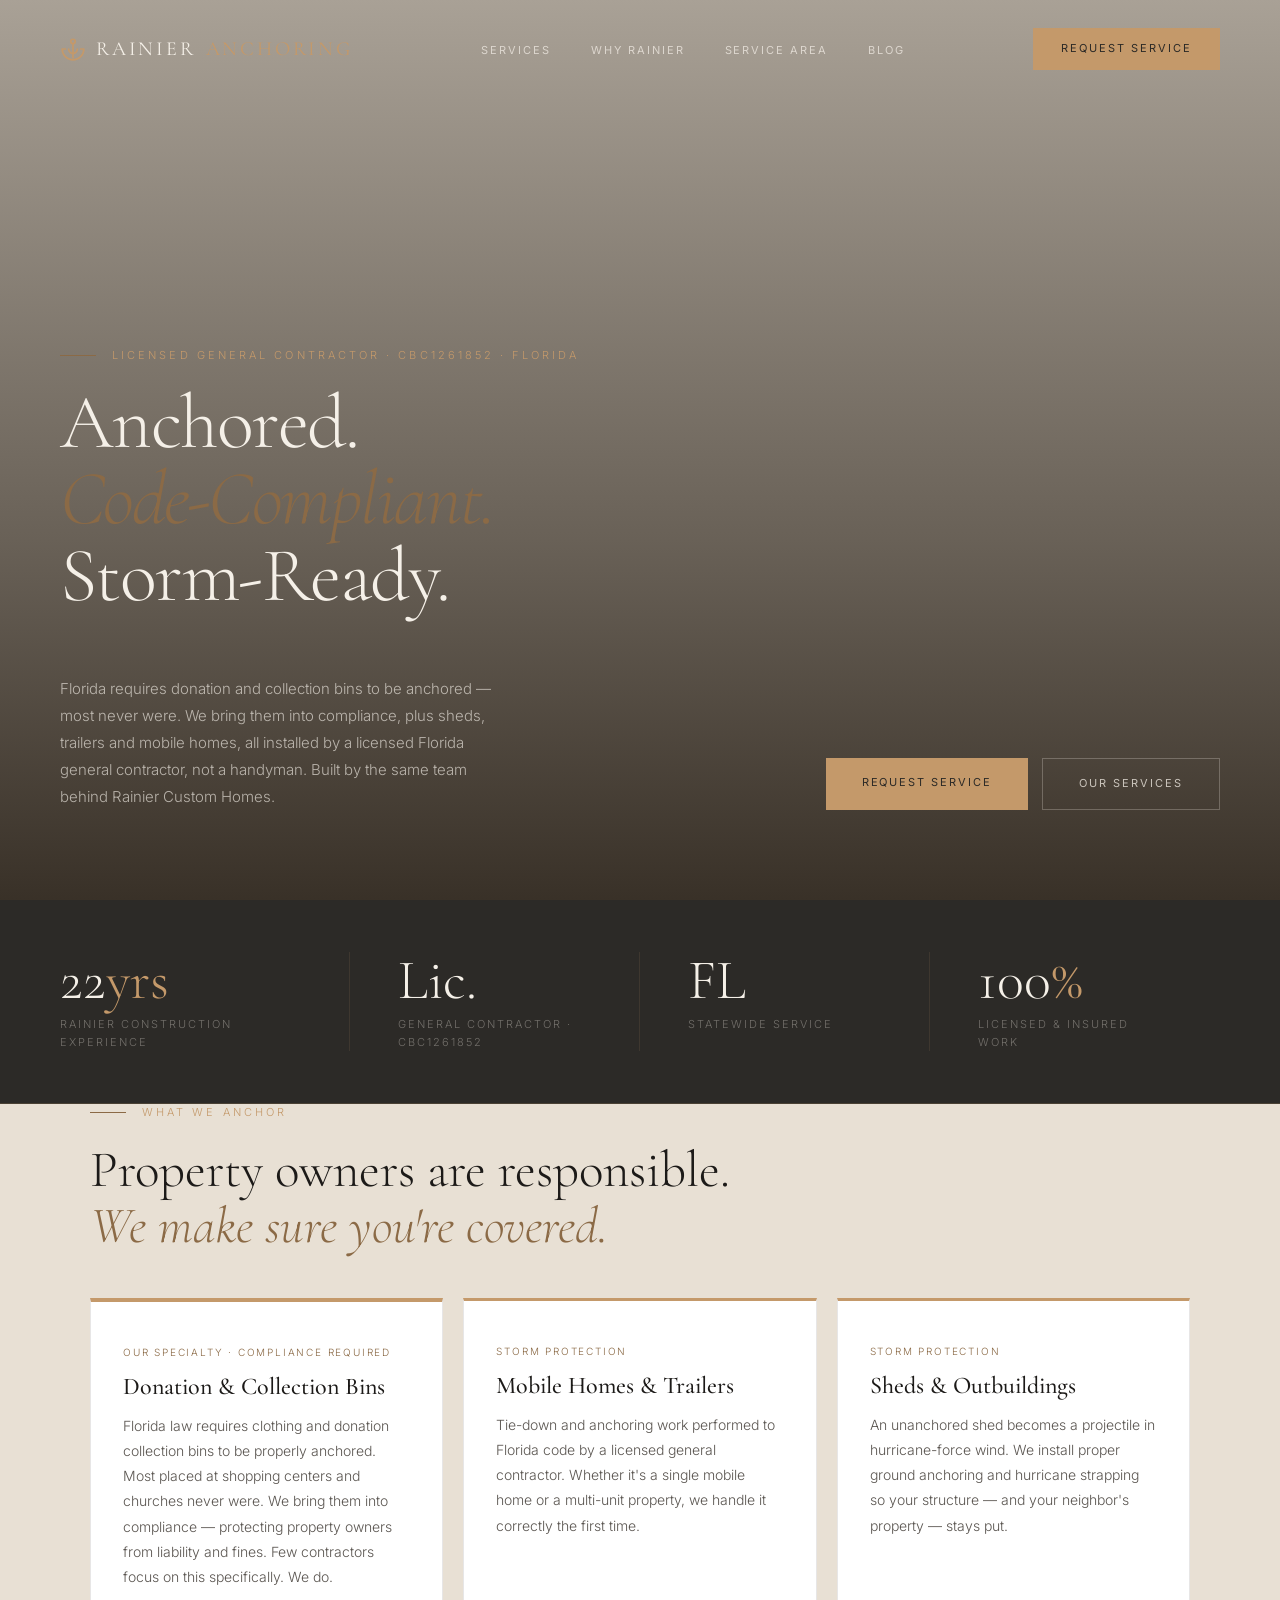
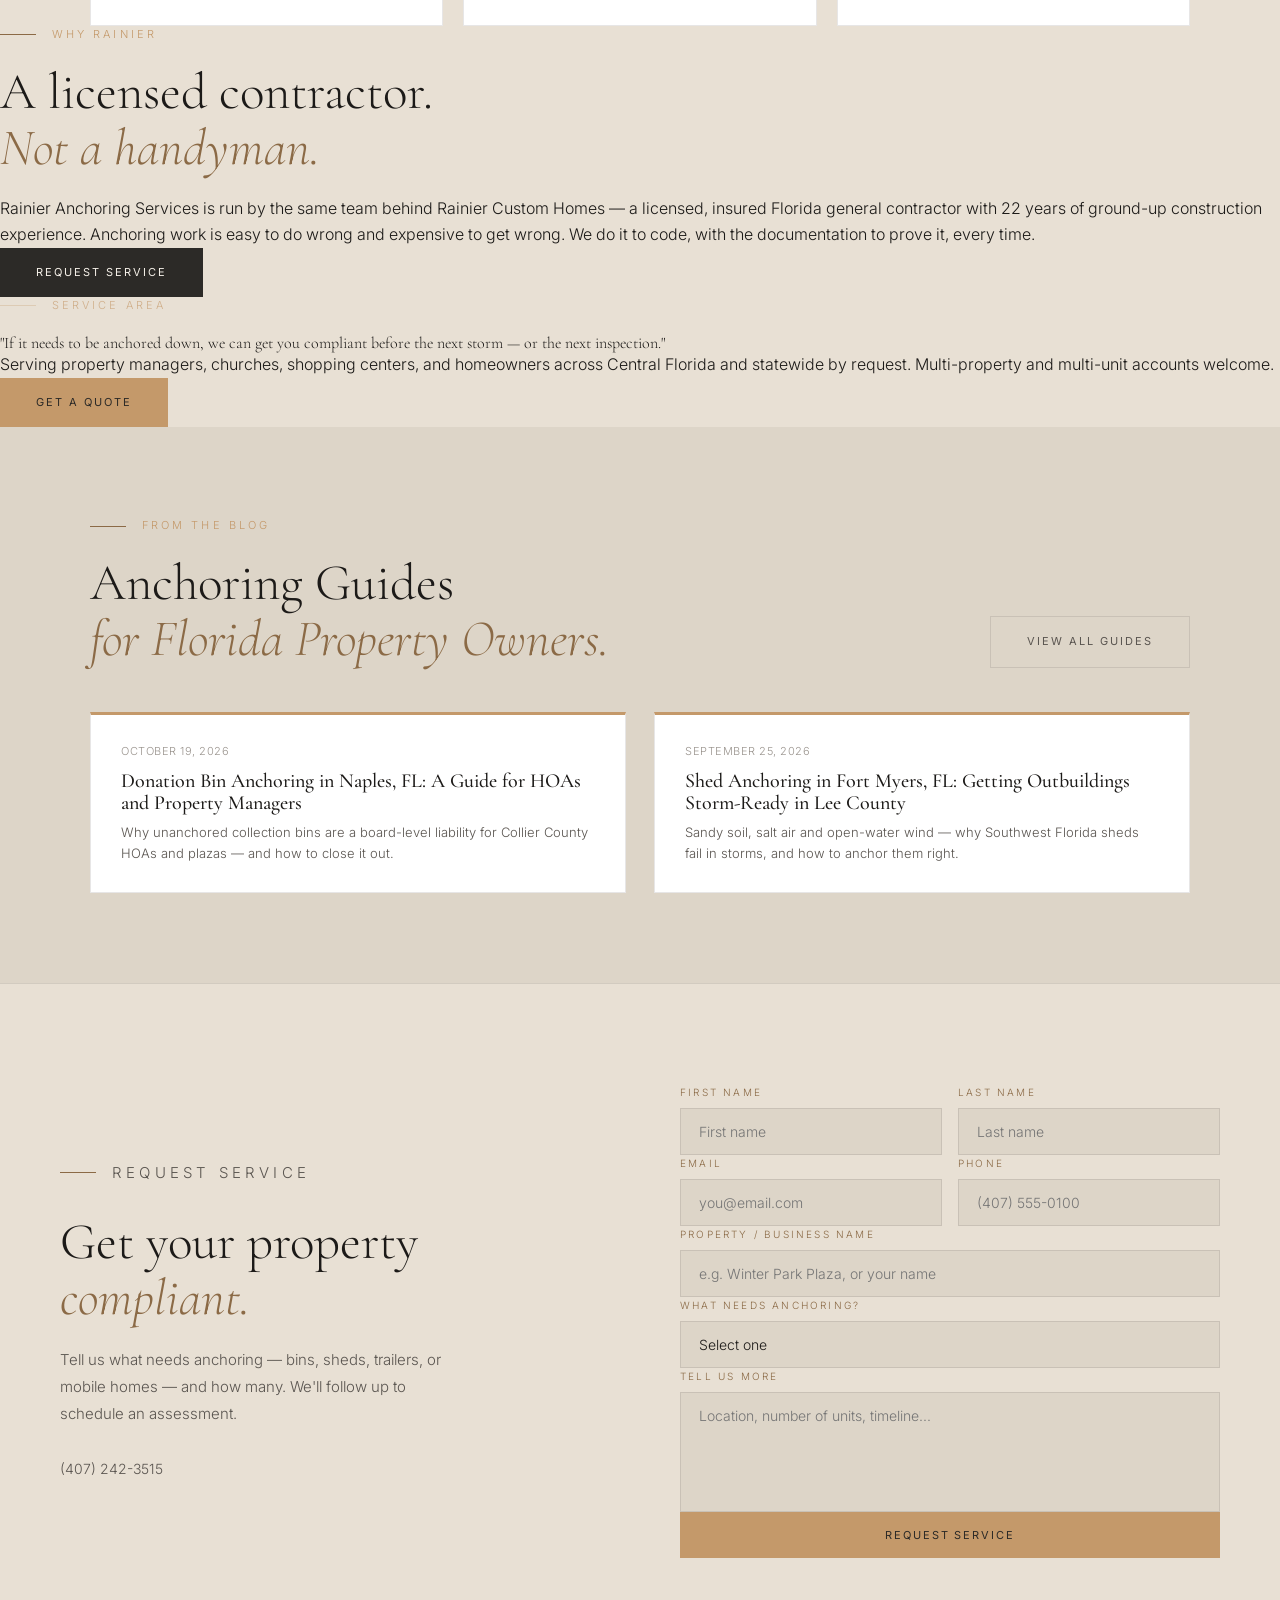
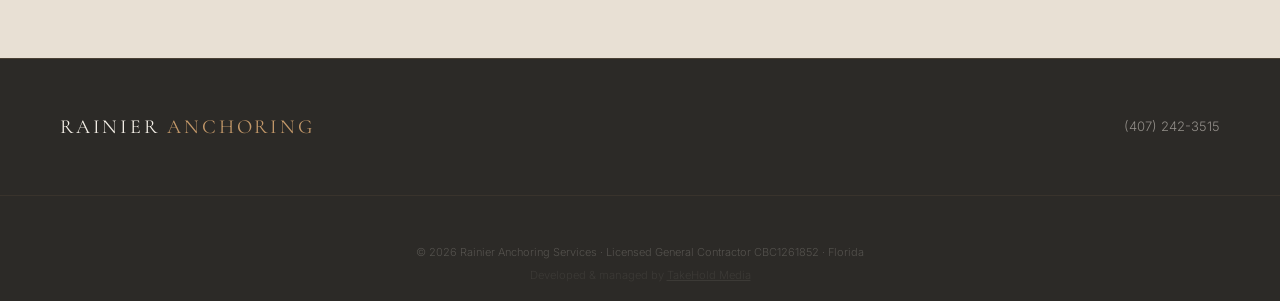
==== commit 25429353: "Publish: Donation Bin Anchoring in Naples, FL: A Guide for HOAs and Property Managers Also backfills" ====
--- a/index.html
+++ b/index.html
@@ -175,15 +175,15 @@
     </div>
     <div style="display:grid; grid-template-columns:repeat(2, 1fr); gap:28px;" id="homeBlogGrid">
       <!-- HOME_POSTS_START -->
-      <a href="/blog/donation-bin-anchoring-fort-lauderdale-fl.html" style="background:var(--bg-card,#fff); border:1px solid var(--rule); border-top:3px solid var(--gold); padding:28px 30px; text-decoration:none; display:block;">
-        <div style="font-family:'Inter',sans-serif; font-size:11px; color:var(--ink-dim); text-transform:uppercase; letter-spacing:0.5px; margin-bottom:10px;">September 19, 2026</div>
-        <h3 style="font-family:'Cormorant Garamond',serif; font-size:20px; color:var(--ink); font-weight:500; margin-bottom:8px;">Donation Bin Anchoring in Fort Lauderdale, FL: The Insurance Question Nobody Asks</h3>
-        <p style="font-family:'Inter',sans-serif; font-size:13px; color:var(--ink-mid); line-height:1.6; font-weight:300;">Why unanchored donation bins are an insurance and liability problem in Broward's High-Velocity Hurricane Zone.</p>
+      <a href="/blog/donation-bin-anchoring-naples-fl.html" style="background:var(--bg-card,#fff); border:1px solid var(--rule); border-top:3px solid var(--gold); padding:28px 30px; text-decoration:none; display:block;">
+        <div style="font-family:'Inter',sans-serif; font-size:11px; color:var(--ink-dim); text-transform:uppercase; letter-spacing:0.5px; margin-bottom:10px;">October 19, 2026</div>
+        <h3 style="font-family:'Cormorant Garamond',serif; font-size:20px; color:var(--ink); font-weight:500; margin-bottom:8px;">Donation Bin Anchoring in Naples, FL: A Guide for HOAs and Property Managers</h3>
+        <p style="font-family:'Inter',sans-serif; font-size:13px; color:var(--ink-mid); line-height:1.6; font-weight:300;">Why unanchored collection bins are a board-level liability for Collier County HOAs and plazas — and how to close it out.</p>
       </a>
-      <a href="/blog/shed-anchoring-guide-orlando.html" style="background:var(--bg-card,#fff); border:1px solid var(--rule); border-top:3px solid var(--gold); padding:28px 30px; text-decoration:none; display:block;">
-        <div style="font-family:'Inter',sans-serif; font-size:11px; color:var(--ink-dim); text-transform:uppercase; letter-spacing:0.5px; margin-bottom:10px;">August 28, 2026</div>
-        <h3 style="font-family:'Cormorant Garamond',serif; font-size:20px; color:var(--ink); font-weight:500; margin-bottom:8px;">Shed & Outbuilding Anchoring in Orlando, FL: What Wind-Load Code Requires</h3>
-        <p style="font-family:'Inter',sans-serif; font-size:13px; color:var(--ink-mid); line-height:1.6; font-weight:300;">What Florida's wind-load code actually requires for shed anchoring, and why store-bought kits usually fall short.</p>
+      <a href="/blog/shed-anchoring-guide-fort-myers.html" style="background:var(--bg-card,#fff); border:1px solid var(--rule); border-top:3px solid var(--gold); padding:28px 30px; text-decoration:none; display:block;">
+        <div style="font-family:'Inter',sans-serif; font-size:11px; color:var(--ink-dim); text-transform:uppercase; letter-spacing:0.5px; margin-bottom:10px;">September 25, 2026</div>
+        <h3 style="font-family:'Cormorant Garamond',serif; font-size:20px; color:var(--ink); font-weight:500; margin-bottom:8px;">Shed Anchoring in Fort Myers, FL: Getting Outbuildings Storm-Ready in Lee County</h3>
+        <p style="font-family:'Inter',sans-serif; font-size:13px; color:var(--ink-mid); line-height:1.6; font-weight:300;">Sandy soil, salt air and open-water wind — why Southwest Florida sheds fail in storms, and how to anchor them right.</p>
       </a>
       <!-- HOME_POSTS_END -->
     </div>
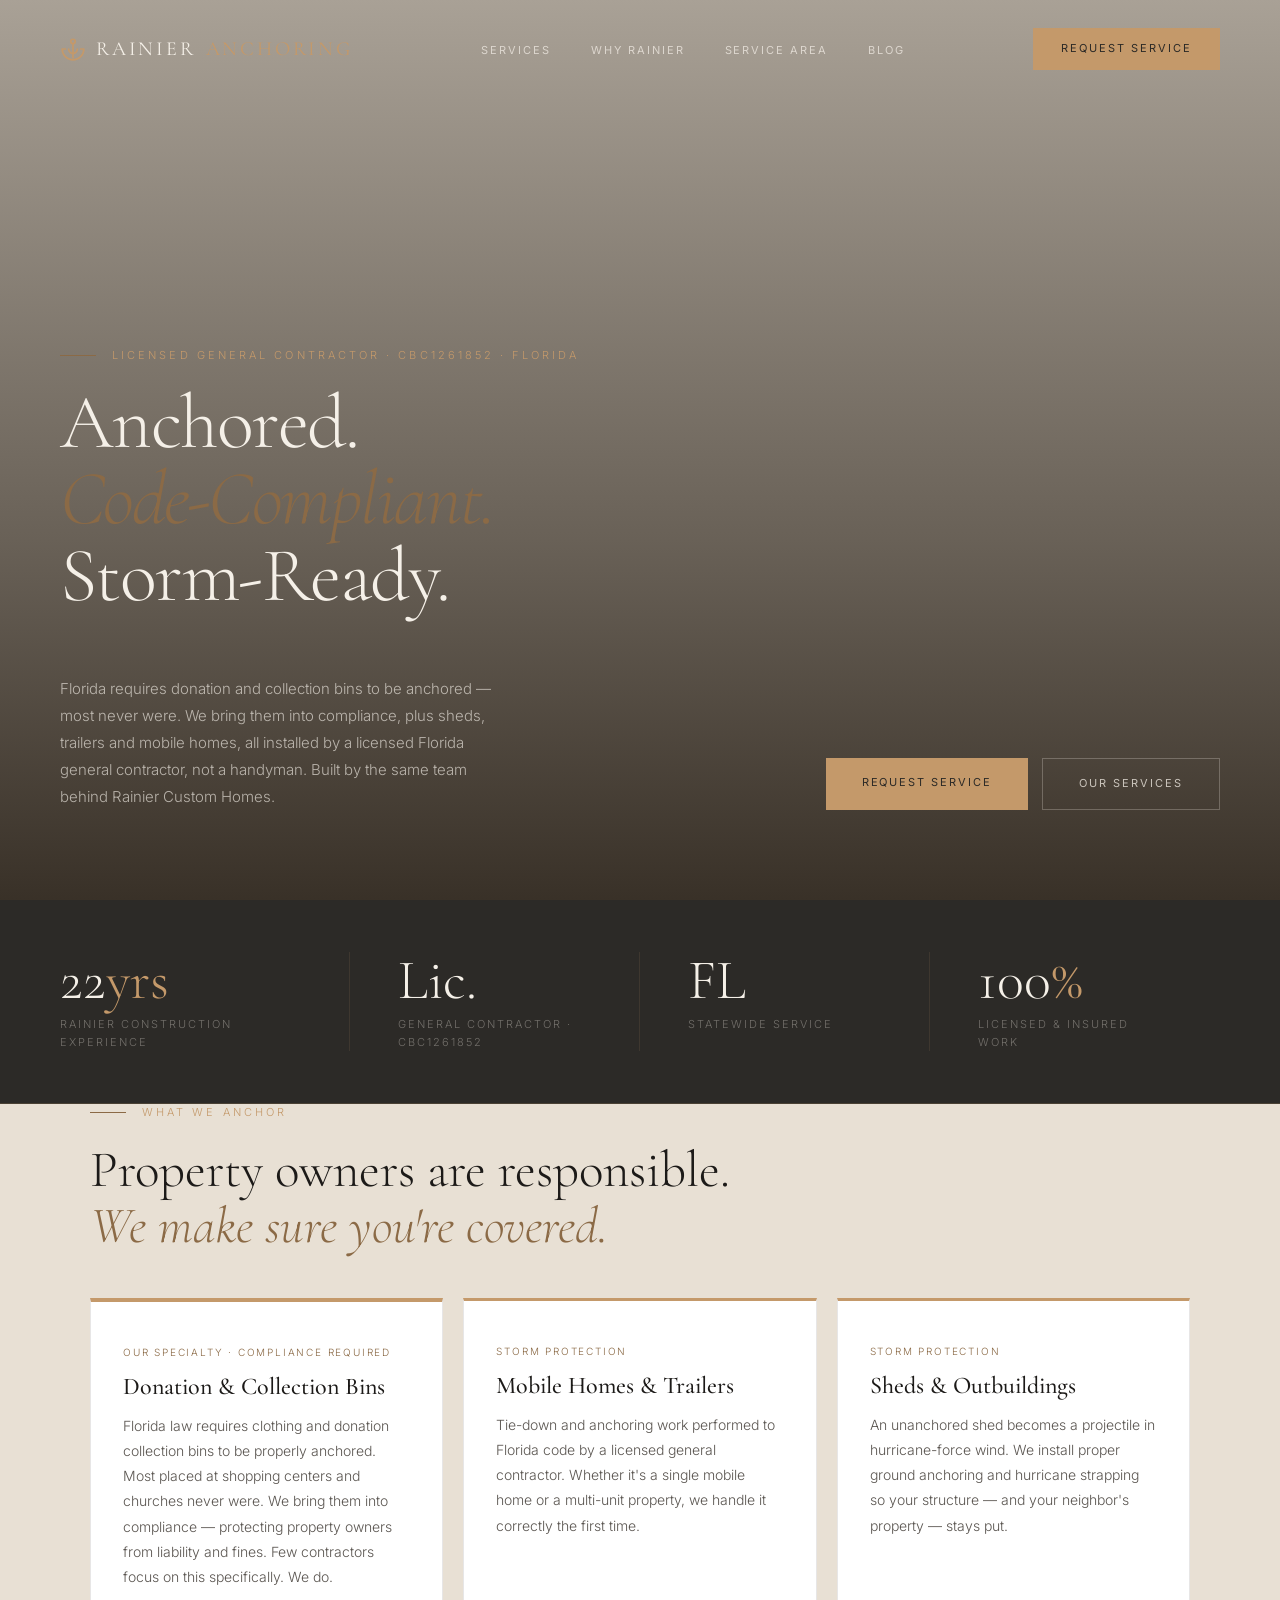
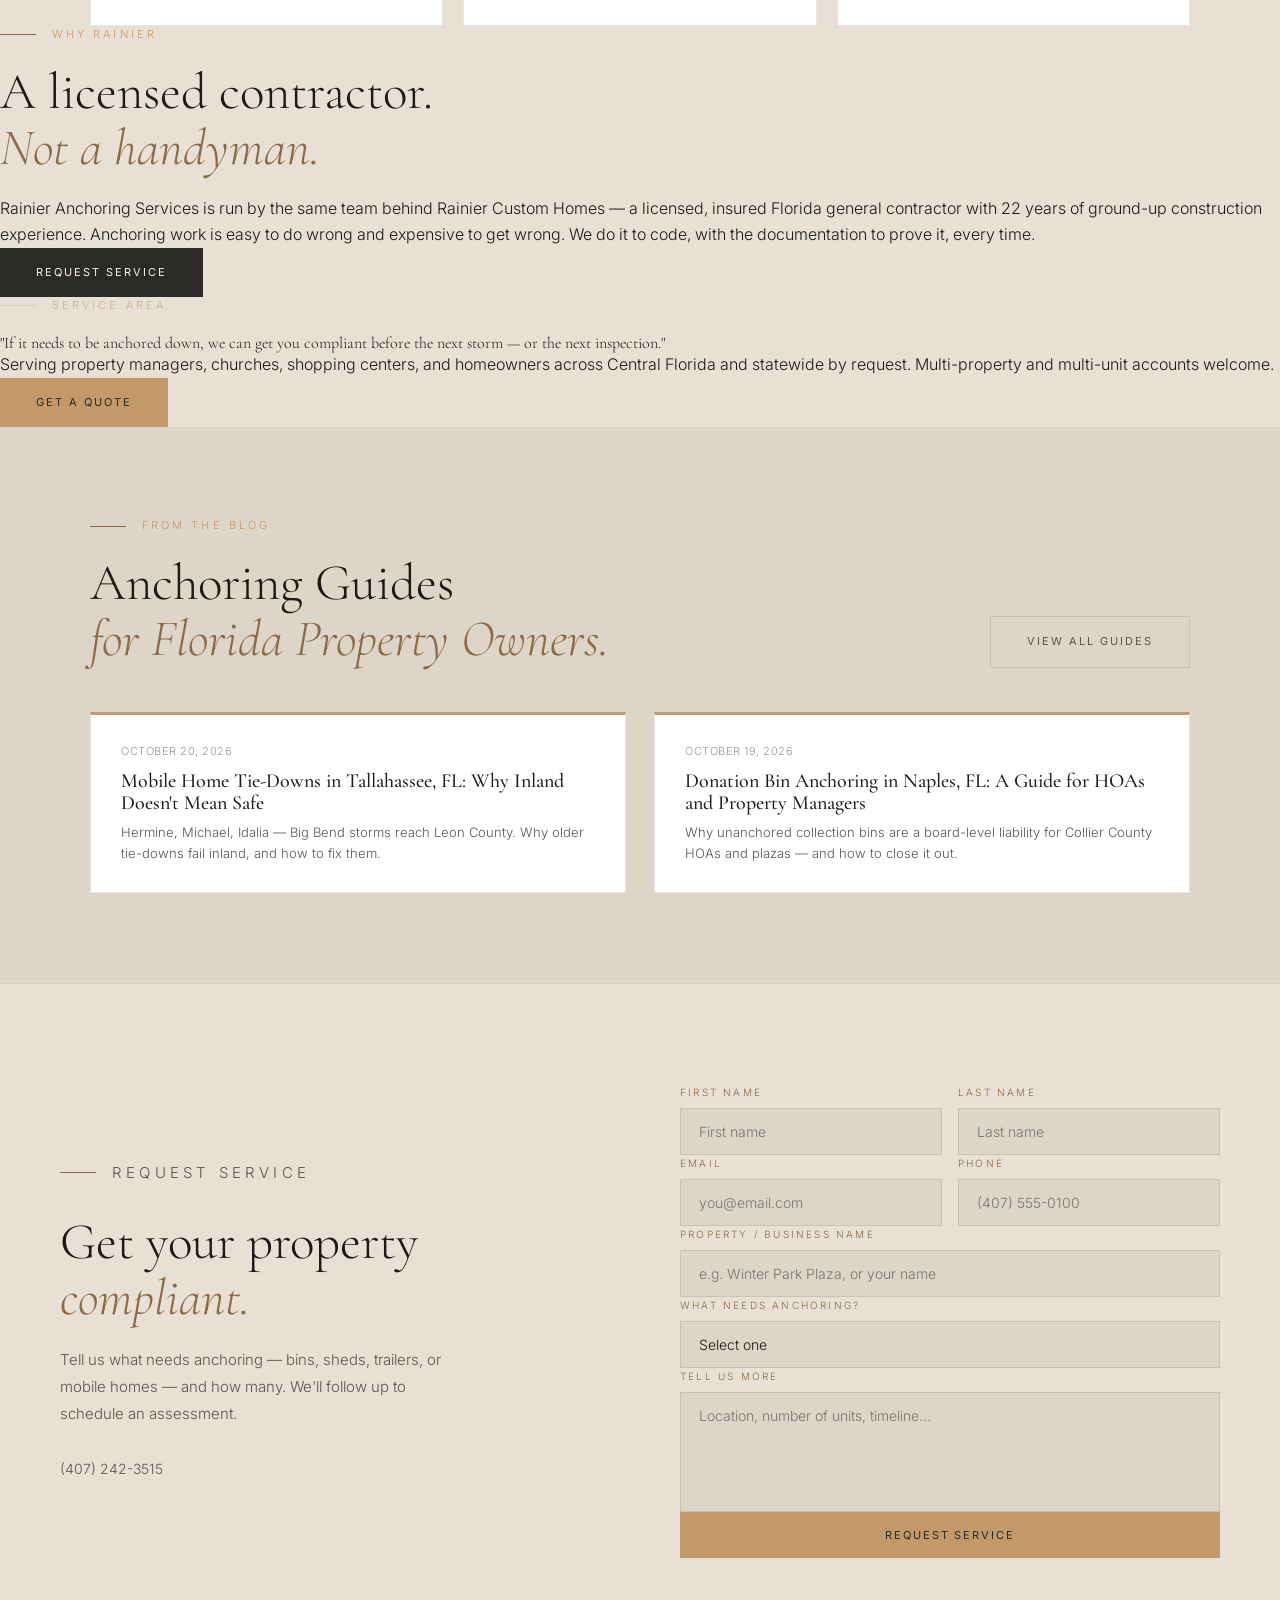
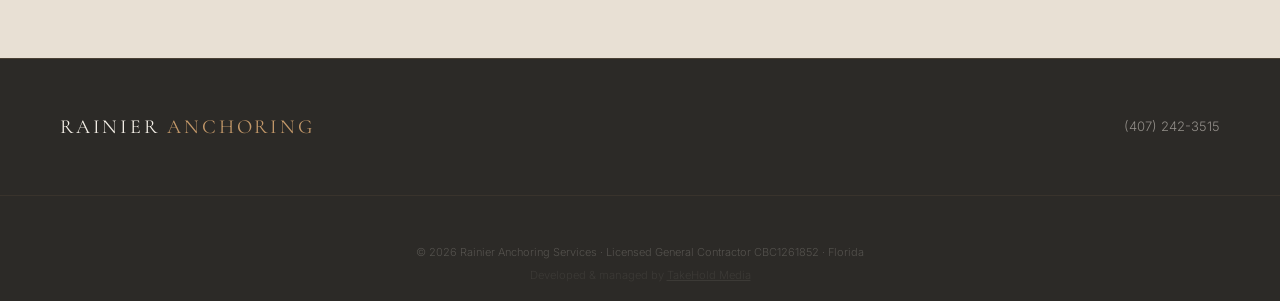
==== commit 1ac4646f: "Publish: Mobile Home Tie-Downs in Tallahassee, FL: Why Inland Doesn't Mean Safe" ====
--- a/index.html
+++ b/index.html
@@ -175,15 +175,15 @@
     </div>
     <div style="display:grid; grid-template-columns:repeat(2, 1fr); gap:28px;" id="homeBlogGrid">
       <!-- HOME_POSTS_START -->
+      <a href="/blog/mobile-home-tie-down-tallahassee-fl.html" style="background:var(--bg-card,#fff); border:1px solid var(--rule); border-top:3px solid var(--gold); padding:28px 30px; text-decoration:none; display:block;">
+        <div style="font-family:'Inter',sans-serif; font-size:11px; color:var(--ink-dim); text-transform:uppercase; letter-spacing:0.5px; margin-bottom:10px;">October 20, 2026</div>
+        <h3 style="font-family:'Cormorant Garamond',serif; font-size:20px; color:var(--ink); font-weight:500; margin-bottom:8px;">Mobile Home Tie-Downs in Tallahassee, FL: Why Inland Doesn't Mean Safe</h3>
+        <p style="font-family:'Inter',sans-serif; font-size:13px; color:var(--ink-mid); line-height:1.6; font-weight:300;">Hermine, Michael, Idalia — Big Bend storms reach Leon County. Why older tie-downs fail inland, and how to fix them.</p>
+      </a>
       <a href="/blog/donation-bin-anchoring-naples-fl.html" style="background:var(--bg-card,#fff); border:1px solid var(--rule); border-top:3px solid var(--gold); padding:28px 30px; text-decoration:none; display:block;">
         <div style="font-family:'Inter',sans-serif; font-size:11px; color:var(--ink-dim); text-transform:uppercase; letter-spacing:0.5px; margin-bottom:10px;">October 19, 2026</div>
         <h3 style="font-family:'Cormorant Garamond',serif; font-size:20px; color:var(--ink); font-weight:500; margin-bottom:8px;">Donation Bin Anchoring in Naples, FL: A Guide for HOAs and Property Managers</h3>
         <p style="font-family:'Inter',sans-serif; font-size:13px; color:var(--ink-mid); line-height:1.6; font-weight:300;">Why unanchored collection bins are a board-level liability for Collier County HOAs and plazas — and how to close it out.</p>
-      </a>
-      <a href="/blog/shed-anchoring-guide-fort-myers.html" style="background:var(--bg-card,#fff); border:1px solid var(--rule); border-top:3px solid var(--gold); padding:28px 30px; text-decoration:none; display:block;">
-        <div style="font-family:'Inter',sans-serif; font-size:11px; color:var(--ink-dim); text-transform:uppercase; letter-spacing:0.5px; margin-bottom:10px;">September 25, 2026</div>
-        <h3 style="font-family:'Cormorant Garamond',serif; font-size:20px; color:var(--ink); font-weight:500; margin-bottom:8px;">Shed Anchoring in Fort Myers, FL: Getting Outbuildings Storm-Ready in Lee County</h3>
-        <p style="font-family:'Inter',sans-serif; font-size:13px; color:var(--ink-mid); line-height:1.6; font-weight:300;">Sandy soil, salt air and open-water wind — why Southwest Florida sheds fail in storms, and how to anchor them right.</p>
       </a>
       <!-- HOME_POSTS_END -->
     </div>
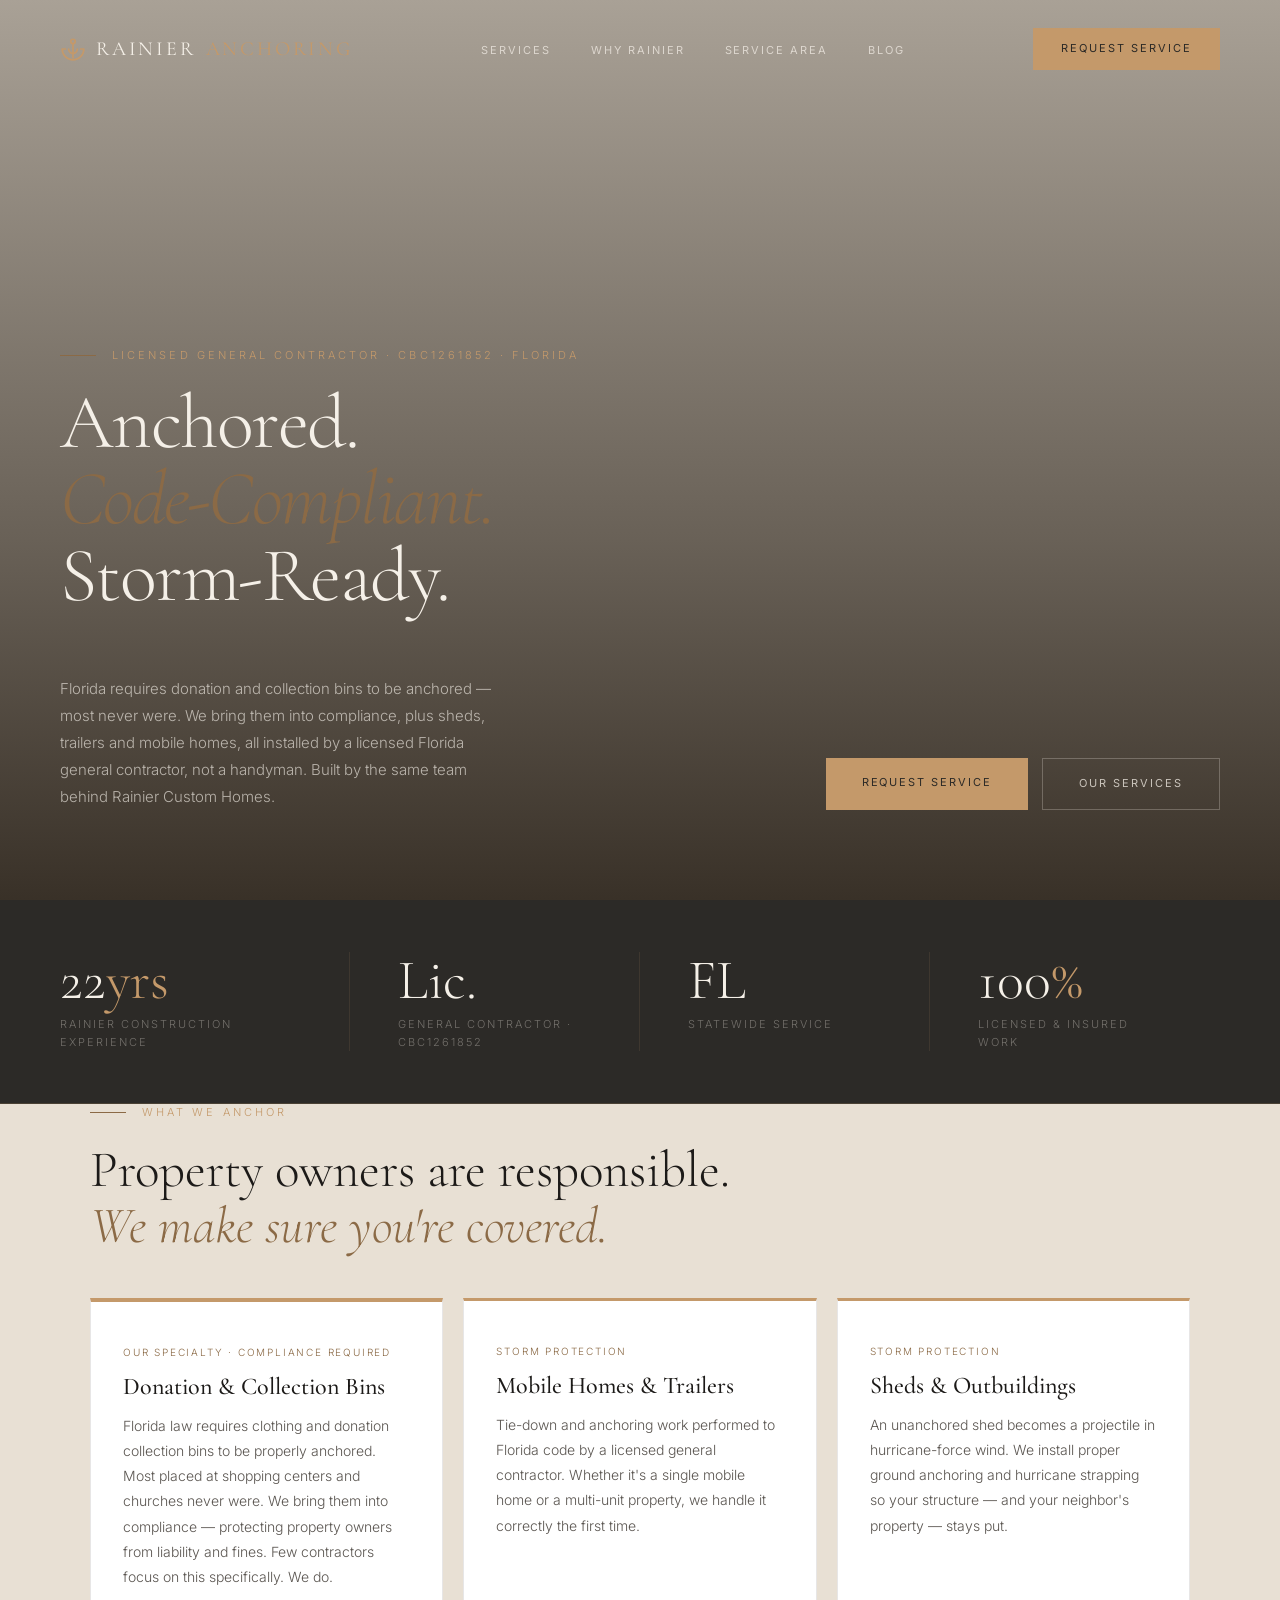
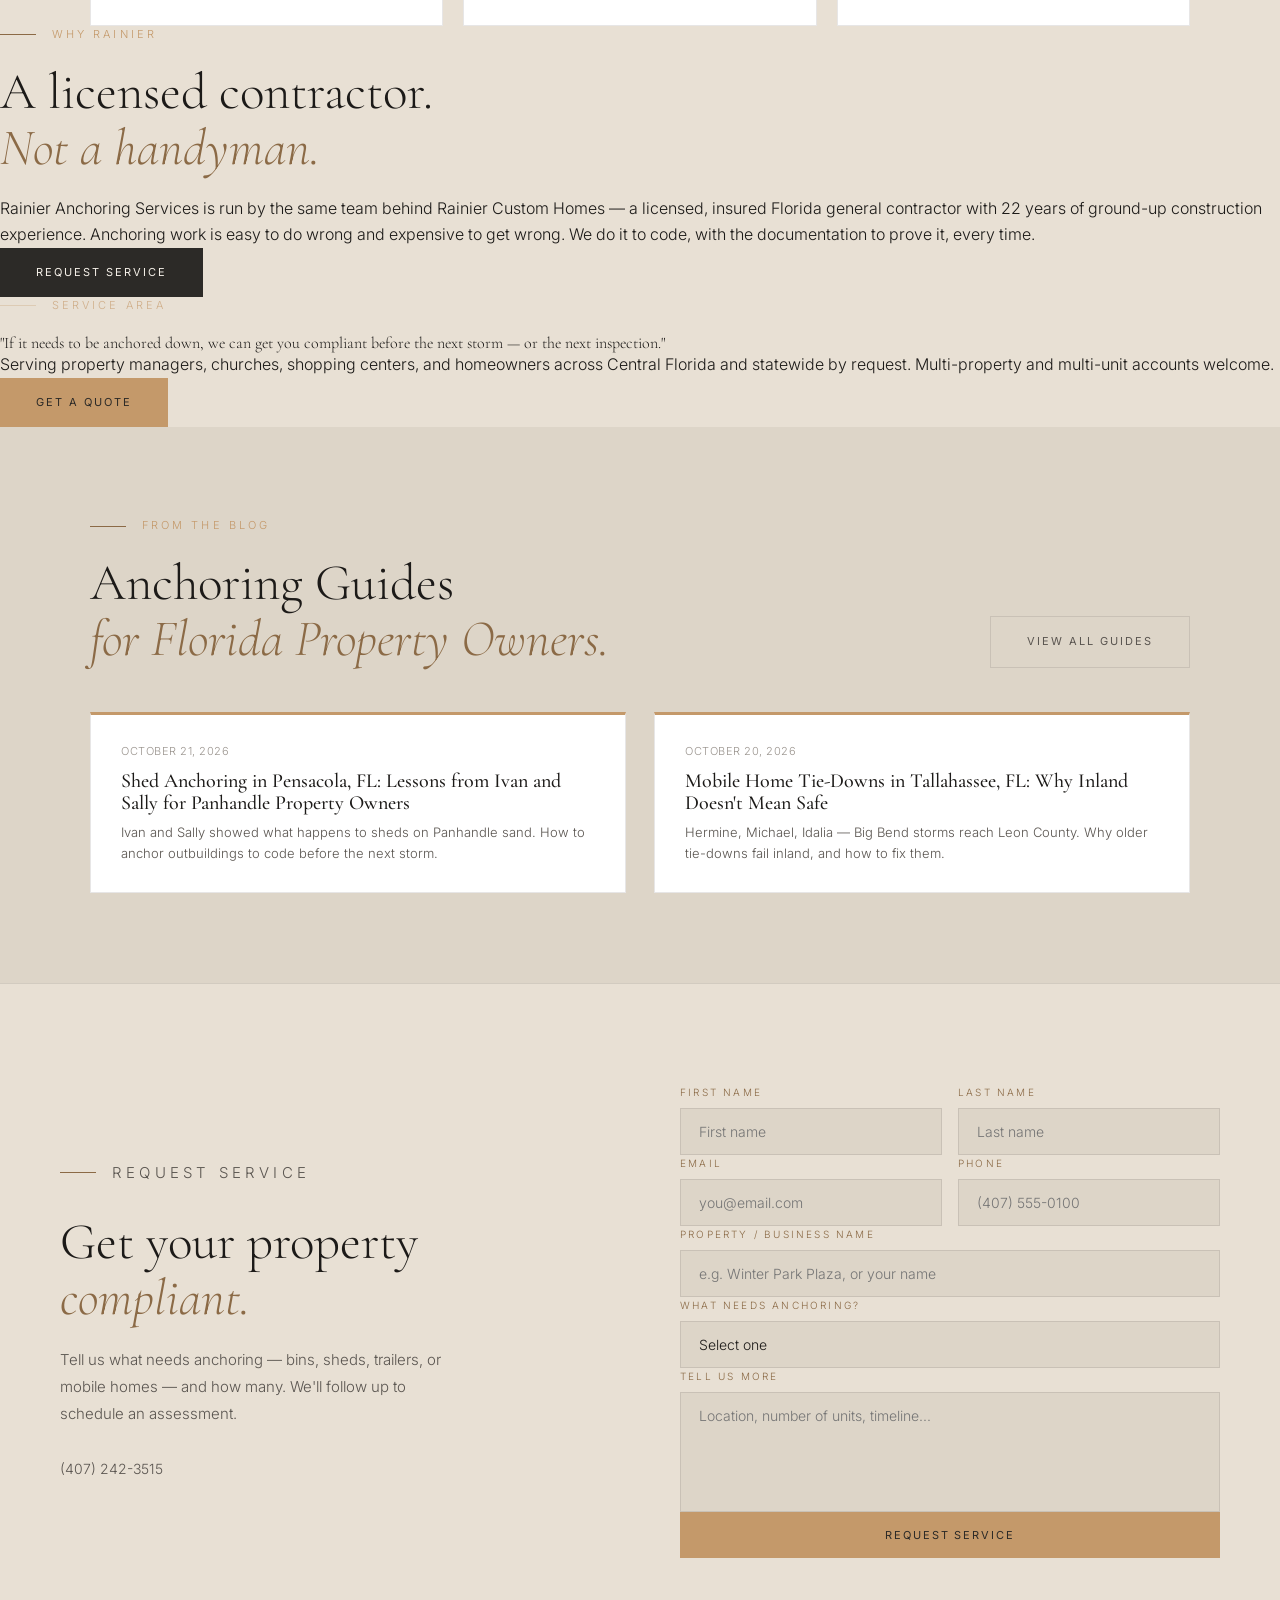
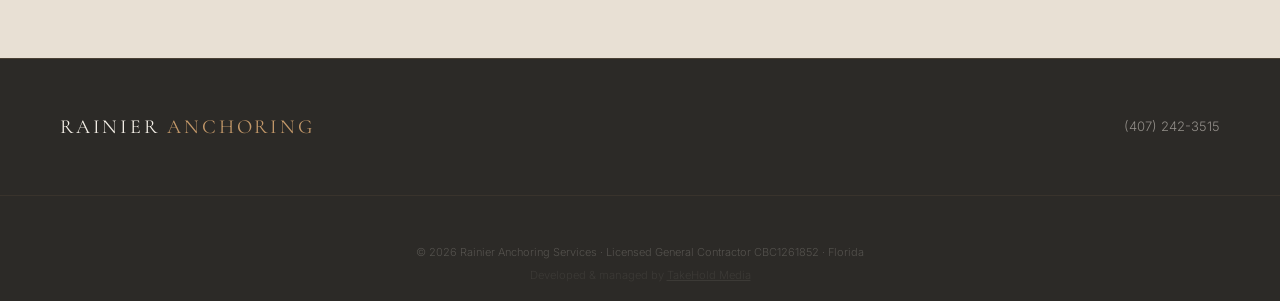
==== commit cea0cb5d: "Publish: Shed Anchoring in Pensacola, FL: Lessons from Ivan and Sally for Panhandle Property Owners" ====
--- a/index.html
+++ b/index.html
@@ -175,15 +175,15 @@
     </div>
     <div style="display:grid; grid-template-columns:repeat(2, 1fr); gap:28px;" id="homeBlogGrid">
       <!-- HOME_POSTS_START -->
+      <a href="/blog/shed-anchoring-guide-pensacola.html" style="background:var(--bg-card,#fff); border:1px solid var(--rule); border-top:3px solid var(--gold); padding:28px 30px; text-decoration:none; display:block;">
+        <div style="font-family:'Inter',sans-serif; font-size:11px; color:var(--ink-dim); text-transform:uppercase; letter-spacing:0.5px; margin-bottom:10px;">October 21, 2026</div>
+        <h3 style="font-family:'Cormorant Garamond',serif; font-size:20px; color:var(--ink); font-weight:500; margin-bottom:8px;">Shed Anchoring in Pensacola, FL: Lessons from Ivan and Sally for Panhandle Property Owners</h3>
+        <p style="font-family:'Inter',sans-serif; font-size:13px; color:var(--ink-mid); line-height:1.6; font-weight:300;">Ivan and Sally showed what happens to sheds on Panhandle sand. How to anchor outbuildings to code before the next storm.</p>
+      </a>
       <a href="/blog/mobile-home-tie-down-tallahassee-fl.html" style="background:var(--bg-card,#fff); border:1px solid var(--rule); border-top:3px solid var(--gold); padding:28px 30px; text-decoration:none; display:block;">
         <div style="font-family:'Inter',sans-serif; font-size:11px; color:var(--ink-dim); text-transform:uppercase; letter-spacing:0.5px; margin-bottom:10px;">October 20, 2026</div>
         <h3 style="font-family:'Cormorant Garamond',serif; font-size:20px; color:var(--ink); font-weight:500; margin-bottom:8px;">Mobile Home Tie-Downs in Tallahassee, FL: Why Inland Doesn't Mean Safe</h3>
         <p style="font-family:'Inter',sans-serif; font-size:13px; color:var(--ink-mid); line-height:1.6; font-weight:300;">Hermine, Michael, Idalia — Big Bend storms reach Leon County. Why older tie-downs fail inland, and how to fix them.</p>
-      </a>
-      <a href="/blog/donation-bin-anchoring-naples-fl.html" style="background:var(--bg-card,#fff); border:1px solid var(--rule); border-top:3px solid var(--gold); padding:28px 30px; text-decoration:none; display:block;">
-        <div style="font-family:'Inter',sans-serif; font-size:11px; color:var(--ink-dim); text-transform:uppercase; letter-spacing:0.5px; margin-bottom:10px;">October 19, 2026</div>
-        <h3 style="font-family:'Cormorant Garamond',serif; font-size:20px; color:var(--ink); font-weight:500; margin-bottom:8px;">Donation Bin Anchoring in Naples, FL: A Guide for HOAs and Property Managers</h3>
-        <p style="font-family:'Inter',sans-serif; font-size:13px; color:var(--ink-mid); line-height:1.6; font-weight:300;">Why unanchored collection bins are a board-level liability for Collier County HOAs and plazas — and how to close it out.</p>
       </a>
       <!-- HOME_POSTS_END -->
     </div>
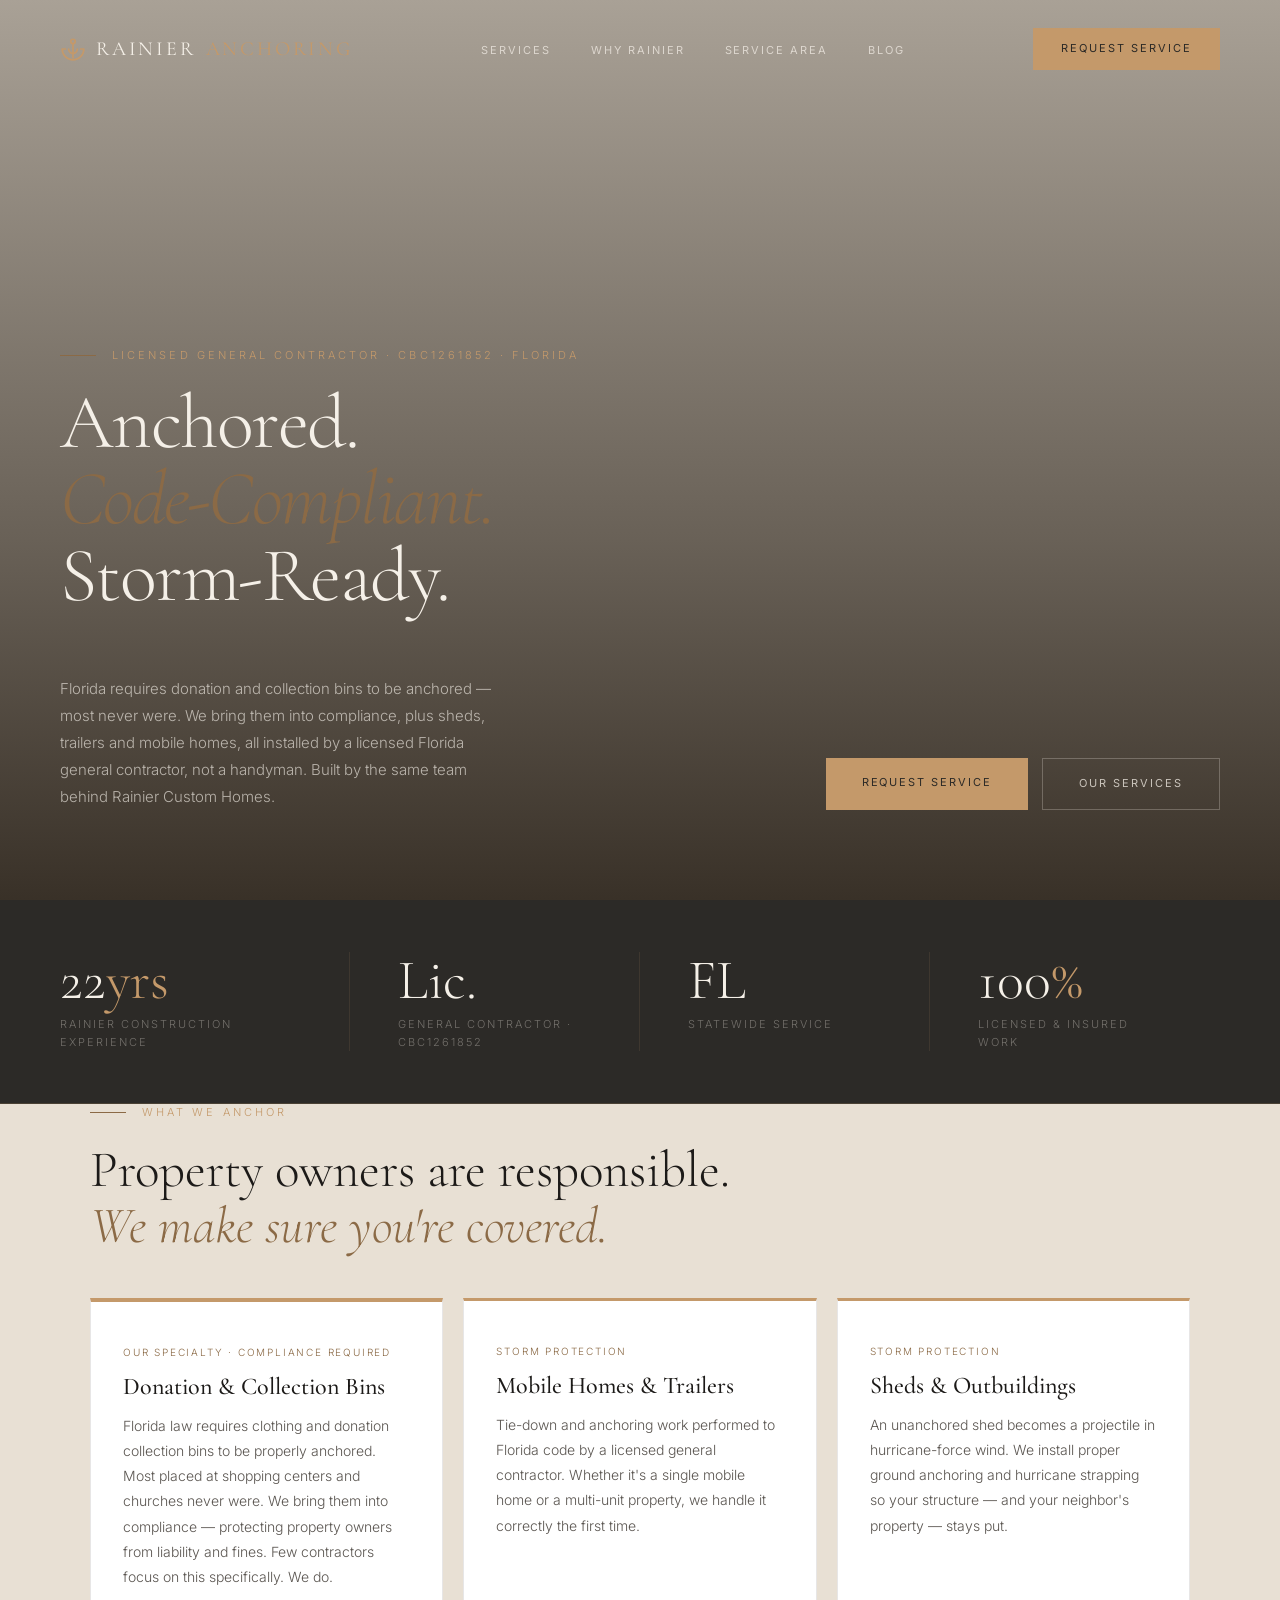
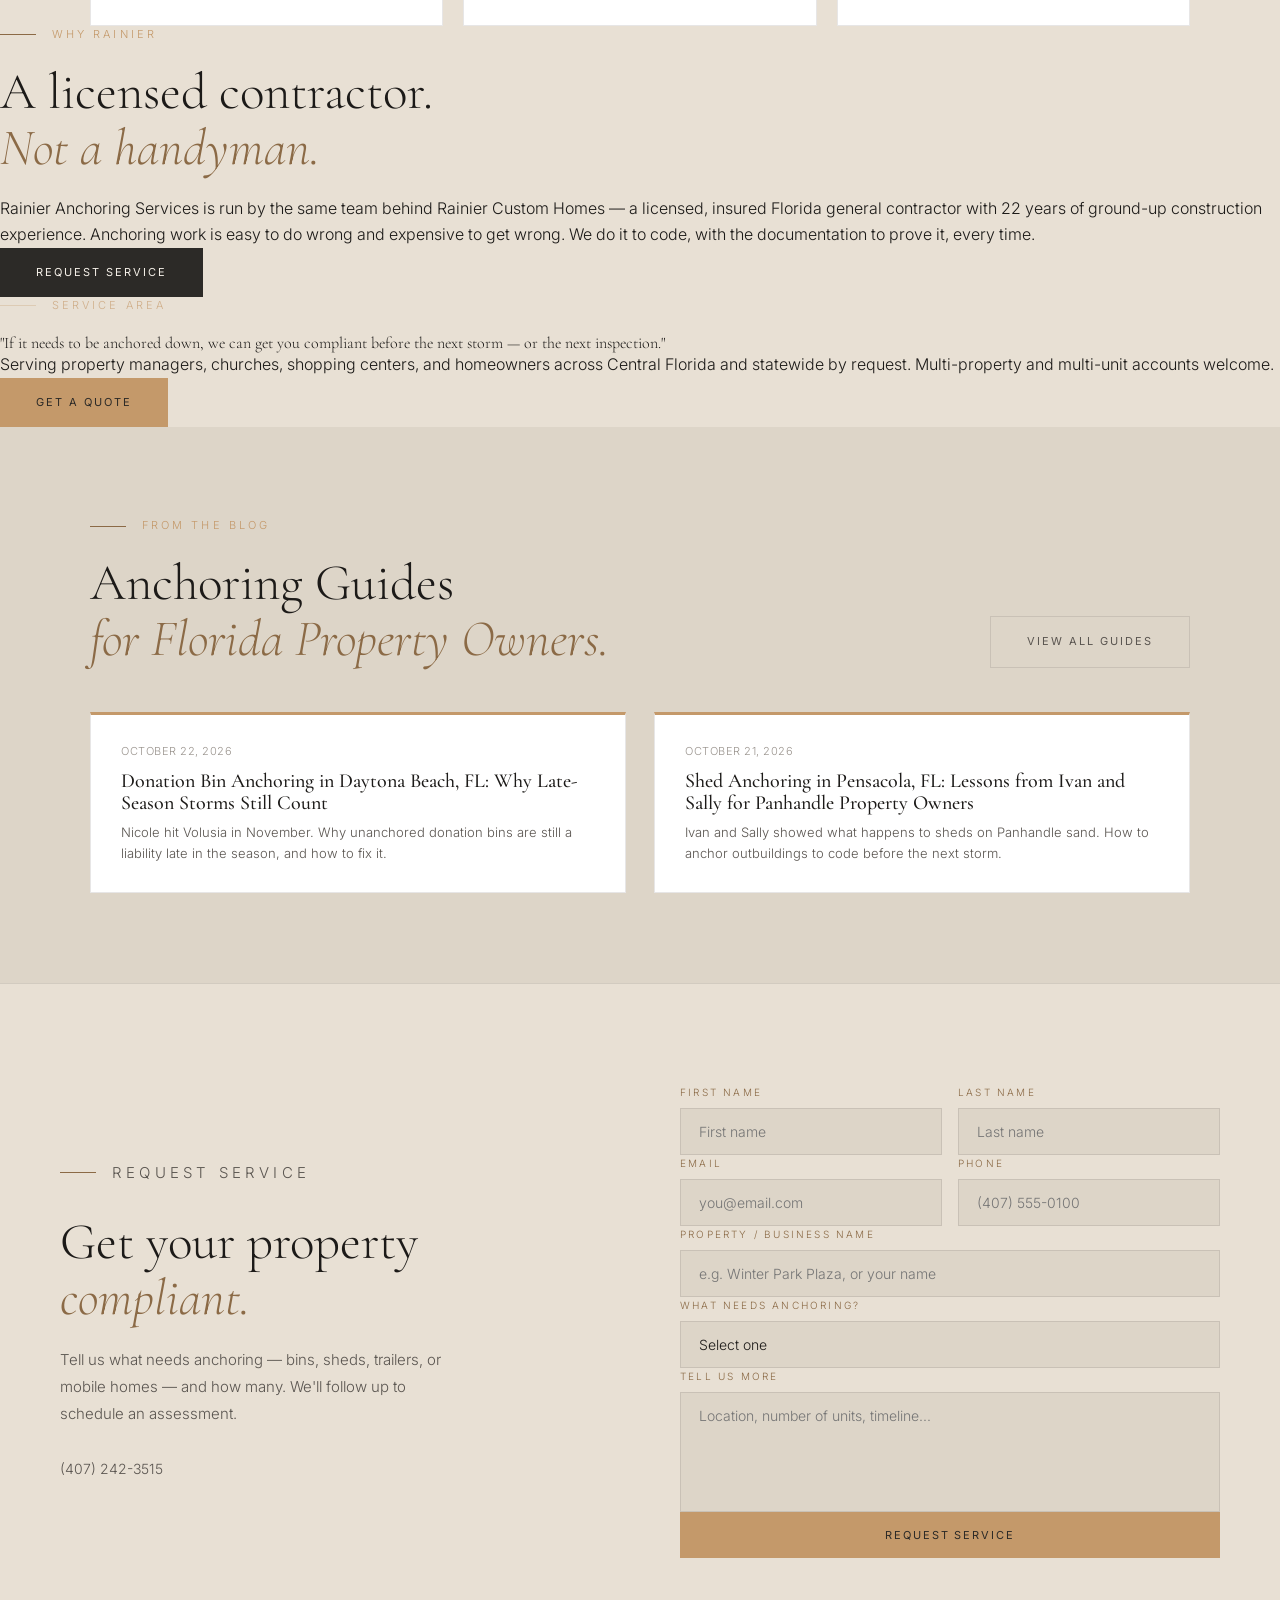
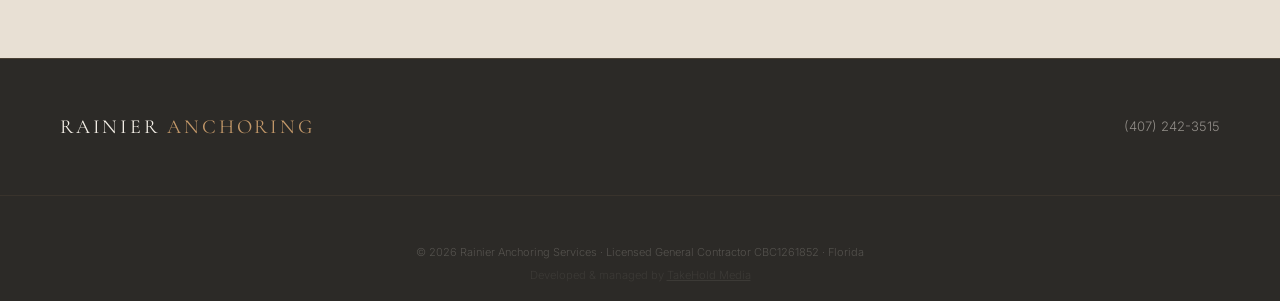
==== commit 4ba2227f: "Publish: Donation Bin Anchoring in Daytona Beach, FL: Why Late-Season Storms Still Count" ====
--- a/index.html
+++ b/index.html
@@ -175,15 +175,15 @@
     </div>
     <div style="display:grid; grid-template-columns:repeat(2, 1fr); gap:28px;" id="homeBlogGrid">
       <!-- HOME_POSTS_START -->
+      <a href="/blog/donation-bin-anchoring-daytona-beach-fl.html" style="background:var(--bg-card,#fff); border:1px solid var(--rule); border-top:3px solid var(--gold); padding:28px 30px; text-decoration:none; display:block;">
+        <div style="font-family:'Inter',sans-serif; font-size:11px; color:var(--ink-dim); text-transform:uppercase; letter-spacing:0.5px; margin-bottom:10px;">October 22, 2026</div>
+        <h3 style="font-family:'Cormorant Garamond',serif; font-size:20px; color:var(--ink); font-weight:500; margin-bottom:8px;">Donation Bin Anchoring in Daytona Beach, FL: Why Late-Season Storms Still Count</h3>
+        <p style="font-family:'Inter',sans-serif; font-size:13px; color:var(--ink-mid); line-height:1.6; font-weight:300;">Nicole hit Volusia in November. Why unanchored donation bins are still a liability late in the season, and how to fix it.</p>
+      </a>
       <a href="/blog/shed-anchoring-guide-pensacola.html" style="background:var(--bg-card,#fff); border:1px solid var(--rule); border-top:3px solid var(--gold); padding:28px 30px; text-decoration:none; display:block;">
         <div style="font-family:'Inter',sans-serif; font-size:11px; color:var(--ink-dim); text-transform:uppercase; letter-spacing:0.5px; margin-bottom:10px;">October 21, 2026</div>
         <h3 style="font-family:'Cormorant Garamond',serif; font-size:20px; color:var(--ink); font-weight:500; margin-bottom:8px;">Shed Anchoring in Pensacola, FL: Lessons from Ivan and Sally for Panhandle Property Owners</h3>
         <p style="font-family:'Inter',sans-serif; font-size:13px; color:var(--ink-mid); line-height:1.6; font-weight:300;">Ivan and Sally showed what happens to sheds on Panhandle sand. How to anchor outbuildings to code before the next storm.</p>
-      </a>
-      <a href="/blog/mobile-home-tie-down-tallahassee-fl.html" style="background:var(--bg-card,#fff); border:1px solid var(--rule); border-top:3px solid var(--gold); padding:28px 30px; text-decoration:none; display:block;">
-        <div style="font-family:'Inter',sans-serif; font-size:11px; color:var(--ink-dim); text-transform:uppercase; letter-spacing:0.5px; margin-bottom:10px;">October 20, 2026</div>
-        <h3 style="font-family:'Cormorant Garamond',serif; font-size:20px; color:var(--ink); font-weight:500; margin-bottom:8px;">Mobile Home Tie-Downs in Tallahassee, FL: Why Inland Doesn't Mean Safe</h3>
-        <p style="font-family:'Inter',sans-serif; font-size:13px; color:var(--ink-mid); line-height:1.6; font-weight:300;">Hermine, Michael, Idalia — Big Bend storms reach Leon County. Why older tie-downs fail inland, and how to fix them.</p>
       </a>
       <!-- HOME_POSTS_END -->
     </div>
